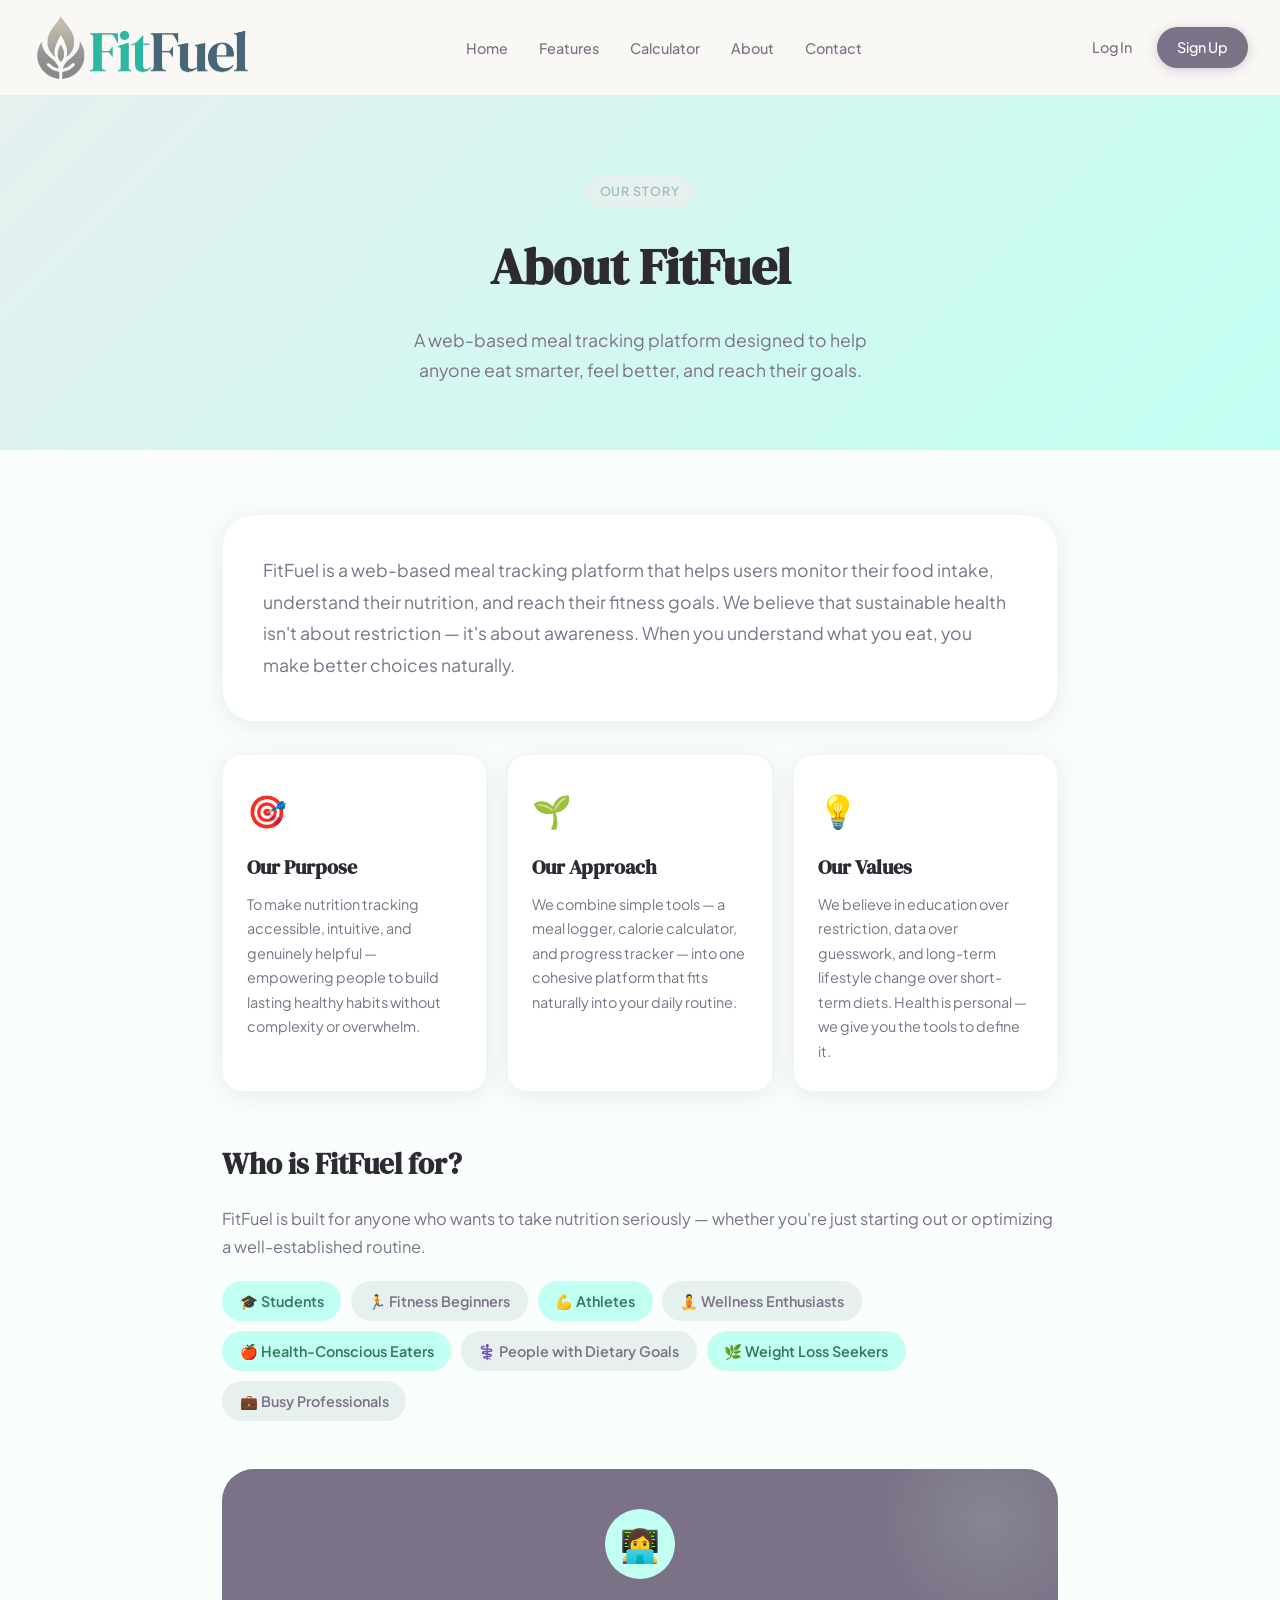
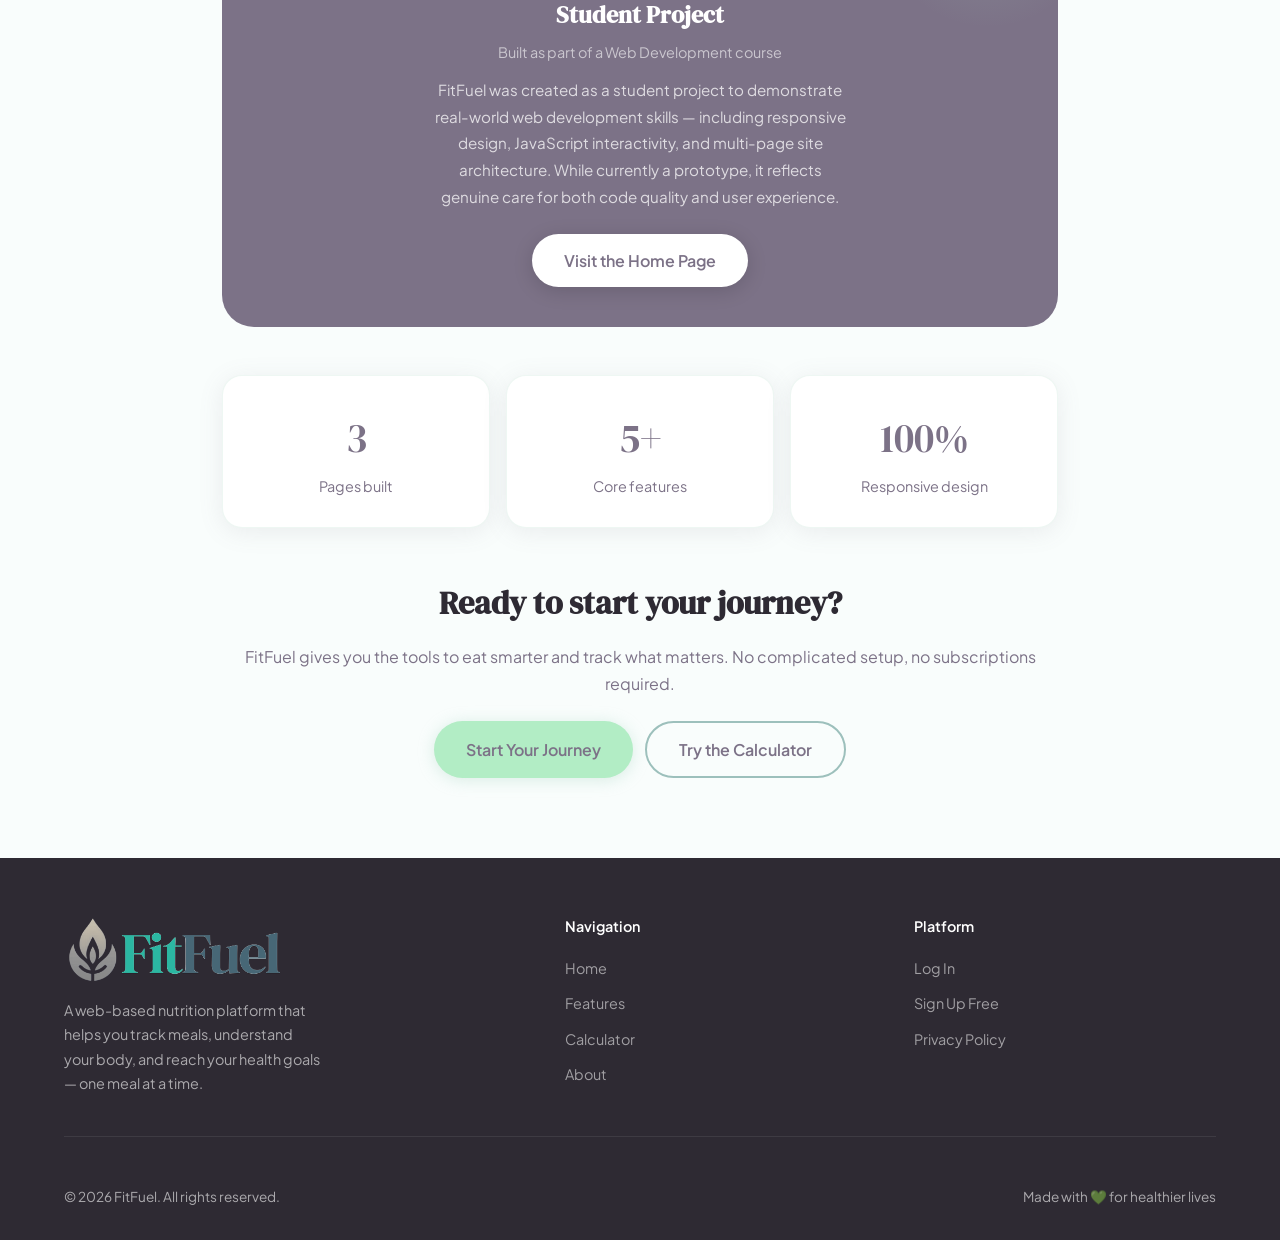
==== about.html @ 41001cee "first commit" ====
<!DOCTYPE html>
<html lang="en">
<head>
  <meta charset="UTF-8" />
  <meta name="viewport" content="width=device-width, initial-scale=1.0" />
  <title>About FitFuel</title>
  <link rel="stylesheet" href="styles.css" />
</head>
<body>

  <!-- NAVBAR -->
  <nav class="navbar">
    <a href="index.html" class="nav-logo"><img src="logo.png" alt="FitFuel Logo" /></a>
    <ul class="nav-links">
      <li><a href="index.html">Home</a></li>
      <li><a href="index.html#features">Features</a></li>
      <li><a href="calculator.html">Calculator</a></li>
      <li><a href="about.html">About</a></li>
      <li><a href="index.html#contact">Contact</a></li>
    </ul>
    <div class="nav-actions">
      <a href="#" class="btn btn-ghost">Log In</a>
      <a href="#" class="btn btn-primary">Sign Up</a>
    </div>
  </nav>

  <main class="page-content">

    <!-- PAGE HERO -->
    <section class="page-hero fade-in">
      <span class="section-tag">Our Story</span>
      <h1>About FitFuel</h1>
      <p>A web-based meal tracking platform designed to help anyone eat smarter, feel better, and reach their goals.</p>
    </section>

    <div class="about-body">

      <!-- INTRO -->
      <div class="about-intro fade-in">
        FitFuel is a web-based meal tracking platform that helps users monitor their food intake, understand their nutrition, and reach their fitness goals. We believe that sustainable health isn't about restriction — it's about awareness. When you understand what you eat, you make better choices naturally.
      </div>

      <!-- PURPOSE CARDS -->
      <div class="about-grid fade-in">
        <div class="about-card">
          <span class="about-card-icon">🎯</span>
          <h3>Our Purpose</h3>
          <p>To make nutrition tracking accessible, intuitive, and genuinely helpful — empowering people to build lasting healthy habits without complexity or overwhelm.</p>
        </div>
        <div class="about-card">
          <span class="about-card-icon">🌱</span>
          <h3>Our Approach</h3>
          <p>We combine simple tools — a meal logger, calorie calculator, and progress tracker — into one cohesive platform that fits naturally into your daily routine.</p>
        </div>
        <div class="about-card">
          <span class="about-card-icon">💡</span>
          <h3>Our Values</h3>
          <p>We believe in education over restriction, data over guesswork, and long-term lifestyle change over short-term diets. Health is personal — we give you the tools to define it.</p>
        </div>
      </div>

      <!-- WHO IT'S FOR -->
      <div class="about-who fade-in">
        <h2>Who is FitFuel for?</h2>
        <p style="color:var(--text-muted);margin-bottom:1.25rem;font-size:1.02rem;">FitFuel is built for anyone who wants to take nutrition seriously — whether you're just starting out or optimizing a well-established routine.</p>
        <div class="audience-list">
          <span class="audience-tag">🎓 Students</span>
          <span class="audience-tag">🏃 Fitness Beginners</span>
          <span class="audience-tag">💪 Athletes</span>
          <span class="audience-tag">🧘 Wellness Enthusiasts</span>
          <span class="audience-tag">🍎 Health-Conscious Eaters</span>
          <span class="audience-tag">⚕️ People with Dietary Goals</span>
          <span class="audience-tag">🌿 Weight Loss Seekers</span>
          <span class="audience-tag">💼 Busy Professionals</span>
        </div>
      </div>

      <!-- DEVELOPER CARD -->
      <div class="dev-card fade-in">
        <div class="dev-avatar">👩‍💻</div>
        <h3>Student Project</h3>
        <p class="dev-role">Built as part of a Web Development course</p>
        <p>FitFuel was created as a student project to demonstrate real-world web development skills — including responsive design, JavaScript interactivity, and multi-page site architecture. While currently a prototype, it reflects genuine care for both code quality and user experience.</p>
        <a href="index.html" class="btn btn-white btn-sm">Visit the Home Page</a>
      </div>

      <!-- STATS ROW -->
      <div style="display:grid;grid-template-columns:repeat(3,1fr);gap:1rem;margin-bottom:3rem;" class="fade-in">
        <div class="about-card" style="text-align:center;">
          <span style="font-family:var(--font-display);font-size:2.5rem;color:var(--purple-dark);display:block;">3</span>
          <span style="font-size:0.9rem;color:var(--text-muted);">Pages built</span>
        </div>
        <div class="about-card" style="text-align:center;">
          <span style="font-family:var(--font-display);font-size:2.5rem;color:var(--purple-dark);display:block;">5+</span>
          <span style="font-size:0.9rem;color:var(--text-muted);">Core features</span>
        </div>
        <div class="about-card" style="text-align:center;">
          <span style="font-family:var(--font-display);font-size:2.5rem;color:var(--purple-dark);display:block;">100%</span>
          <span style="font-size:0.9rem;color:var(--text-muted);">Responsive design</span>
        </div>
      </div>

      <!-- CTA -->
      <div class="about-cta fade-in">
        <h2>Ready to start your journey?</h2>
        <p>FitFuel gives you the tools to eat smarter and track what matters. No complicated setup, no subscriptions required.</p>
        <div style="display:flex;gap:0.75rem;justify-content:center;flex-wrap:wrap;">
          <a href="#" class="btn btn-mint" style="font-size:1rem;padding:0.8rem 2rem;">Start Your Journey</a>
          <a href="calculator.html" class="btn btn-outline" style="font-size:1rem;padding:0.8rem 2rem;">Try the Calculator</a>
        </div>
      </div>

    </div>

  </main>

  <!-- FOOTER -->
  <footer>
    <div class="footer-top">
      <div class="footer-brand">
        <a href="index.html" class="nav-logo"><img src="logo.png" alt="FitFuel Logo" /></a>
        <p>A web-based nutrition platform that helps you track meals, understand your body, and reach your health goals — one meal at a time.</p>
      </div>
      <div class="footer-col">
        <h4>Navigation</h4>
        <ul>
          <li><a href="index.html">Home</a></li>
          <li><a href="index.html#features">Features</a></li>
          <li><a href="calculator.html">Calculator</a></li>
          <li><a href="about.html">About</a></li>
        </ul>
      </div>
      <div class="footer-col">
        <h4>Platform</h4>
        <ul>
          <li><a href="#">Log In</a></li>
          <li><a href="#">Sign Up Free</a></li>
          <li><a href="#">Privacy Policy</a></li>
        </ul>
      </div>
    </div>
    <div class="footer-bottom">
      <span>© 2026 FitFuel. All rights reserved.</span>
      <span>Made with 💚 for healthier lives</span>
    </div>
  </footer>

  <script src="auth.js"></script>
  <script>
    const observer = new IntersectionObserver((entries) => {
      entries.forEach(e => { if (e.isIntersecting) e.target.classList.add('visible'); });
    }, { threshold: 0.1 });
    document.querySelectorAll('.fade-in').forEach(el => observer.observe(el));
  </script>

</body>
</html>
---- styles.css ----
@import url('https://fonts.googleapis.com/css2?family=DM+Serif+Display:ital@0;1&family=Plus+Jakarta+Sans:wght@400;500;600&display=swap');

*, *::before, *::after { box-sizing: border-box; margin: 0; padding: 0; }

:root {
  --mint: #B2EDC5;
  --mint-light: #C1FFF2;
  --mint-mid: #BAFFDF;
  --purple: #9DC0BC;
  --purple-light: #e6f0ef;
  --purple-mid: #9DC0BC;
  --purple-dark: #7C7287;
  --cream: #f9fdfc;
  --dark: #2e2a33;
  --text: #47414f;
  --text-muted: #7C7287;
  --white: #ffffff;
  --radius-sm: 12px;
  --radius-md: 20px;
  --radius-lg: 32px;
  --radius-xl: 48px;
  --shadow-soft: 0 8px 40px rgba(124,114,135,0.10);
  --shadow-card: 0 4px 24px rgba(124,114,135,0.12);
  --font-display: 'DM Serif Display', Georgia, serif;
  --font-body: 'Plus Jakarta Sans', sans-serif;
}

html { scroll-behavior: smooth; }

body {
  font-family: var(--font-body);
  background: var(--cream);
  color: var(--text);
  line-height: 1.7;
  font-size: 16px;
}

/* ─── NAVBAR ─────────────────────────────────────────────── */
.navbar {
  position: fixed;
  top: 0; left: 0; right: 0;
  z-index: 100;
  background: rgba(250,248,244,0.88);
  backdrop-filter: blur(12px);
  border-bottom: 1px solid rgba(168,213,194,0.25);
  padding: 0 2rem;
  height: 96px;
  display: flex;
  align-items: center;
  justify-content: space-between;
}

.nav-logo {
  display: block;
  flex-shrink: 0;
  text-decoration: none;
}

.nav-logo img {
  height: 72px;
  width: auto;
  max-width: none;
  display: block;
}

.nav-logo span { color: var(--mint); }

.nav-links {
  display: flex;
  align-items: center;
  gap: 0.25rem;
  list-style: none;
}

.nav-links a {
  text-decoration: none;
  color: var(--text-muted);
  font-size: 0.9rem;
  font-weight: 500;
  padding: 0.4rem 0.85rem;
  border-radius: 50px;
  transition: color 0.2s, background 0.2s;
}

.nav-links a:hover { color: var(--purple-dark); background: var(--purple-light); }

.nav-actions {
  display: flex;
  gap: 0.5rem;
  align-items: center;
}

.btn { display: inline-flex; align-items: center; justify-content: center; text-decoration: none; font-family: var(--font-body); font-weight: 500; cursor: pointer; border: none; transition: all 0.22s ease; }

.btn-ghost {
  background: transparent;
  color: var(--purple-dark);
  font-size: 0.9rem;
  padding: 0.45rem 1rem;
  border-radius: 50px;
  border: 1.5px solid transparent;
}
.btn-ghost:hover { border-color: var(--purple-mid); background: var(--purple-light); }

.btn-primary {
  background: var(--purple-dark);
  color: white;
  font-size: 0.9rem;
  padding: 0.5rem 1.25rem;
  border-radius: 50px;
  box-shadow: 0 2px 12px rgba(78,69,112,0.25);
}
.btn-primary:hover { background: var(--purple); transform: translateY(-1px); box-shadow: 0 4px 20px rgba(78,69,112,0.3); }

.btn-primary:active { transform: translateY(0); }

.btn-mint {
  background: var(--mint);
  color: var(--purple-dark);
  font-size: 1rem;
  padding: 0.75rem 1.75rem;
  border-radius: 50px;
  font-weight: 600;
  box-shadow: 0 2px 16px rgba(168,213,194,0.4);
}
.btn-mint:hover { background: var(--mint-mid); transform: translateY(-2px); box-shadow: 0 6px 24px rgba(168,213,194,0.5); }

.btn-outline {
  background: transparent;
  color: var(--purple-dark);
  font-size: 1rem;
  padding: 0.75rem 1.75rem;
  border-radius: 50px;
  font-weight: 600;
  border: 2px solid var(--purple-mid);
}
.btn-outline:hover { background: var(--purple-light); border-color: var(--purple); }

.btn-sm {
  font-size: 0.875rem;
  padding: 0.5rem 1.25rem;
  border-radius: 50px;
  font-weight: 600;
}

/* ─── PAGE WRAPPER ───────────────────────────────────────── */
.page-content { padding-top: 96px; }

/* ─── HERO ───────────────────────────────────────────────── */
.hero {
  min-height: 92vh;
  display: grid;
  grid-template-columns: 1fr 1fr;
  align-items: center;
  gap: 3rem;
  padding: 5rem 4rem 4rem;
  position: relative;
  overflow: hidden;
}

.hero::before {
  content: '';
  position: absolute;
  top: -120px; right: -120px;
  width: 560px; height: 560px;
  background: radial-gradient(circle, var(--mint-light) 0%, transparent 70%);
  border-radius: 50%;
  z-index: 0;
}

.hero::after {
  content: '';
  position: absolute;
  bottom: -80px; left: -80px;
  width: 380px; height: 380px;
  background: radial-gradient(circle, var(--purple-light) 0%, transparent 70%);
  border-radius: 50%;
  z-index: 0;
}

.hero-text { position: relative; z-index: 1; }

.hero-badge {
  display: inline-flex;
  align-items: center;
  gap: 6px;
  background: var(--mint-light);
  color: #2d7a5f;
  font-size: 0.8rem;
  font-weight: 600;
  padding: 0.35rem 0.9rem;
  border-radius: 50px;
  margin-bottom: 1.5rem;
  letter-spacing: 0.04em;
  text-transform: uppercase;
}

.hero-badge::before { content: '●'; font-size: 0.5rem; }

.hero h1 {
  font-family: var(--font-display);
  font-size: clamp(2.2rem, 4.5vw, 3.6rem);
  line-height: 1.18;
  color: var(--dark);
  letter-spacing: -0.03em;
  margin-bottom: 1.25rem;
}

.hero h1 em { color: var(--purple); font-style: italic; }

.hero p {
  font-size: 1.1rem;
  color: var(--text-muted);
  max-width: 420px;
  margin-bottom: 2rem;
  line-height: 1.75;
}

.hero-actions { display: flex; gap: 0.75rem; flex-wrap: wrap; }

.hero-image {
  position: relative;
  z-index: 1;
  display: flex;
  justify-content: center;
}

.hero-img-card {
  background: var(--white);
  border-radius: var(--radius-xl);
  padding: 1.5rem;
  box-shadow: var(--shadow-soft);
  border: 1px solid rgba(168,213,194,0.3);
  overflow: hidden;
  max-width: 440px;
  width: 100%;
}

.hero-food-grid {
  display: grid;
  grid-template-columns: 1fr 1fr;
  gap: 0.75rem;
}

.food-item {
  background: var(--mint-light);
  border-radius: var(--radius-md);
  padding: 1.25rem;
  text-align: center;
  transition: transform 0.2s;
}
.food-item:hover { transform: scale(1.03); }
.food-item:nth-child(2) { background: var(--purple-light); margin-top: 1.5rem; }
.food-item:nth-child(3) { background: #fff3e8; margin-top: -1.5rem; }
.food-item:nth-child(4) { background: #fce8ee; }

.food-emoji { font-size: 2.4rem; display: block; margin-bottom: 0.3rem; }
.food-label { font-size: 0.8rem; font-weight: 600; color: var(--text); }
.food-cal { font-size: 0.75rem; color: var(--text-muted); }

.hero-stats {
  display: flex;
  gap: 1rem;
  margin-top: 1rem;
}

.stat-pill {
  flex: 1;
  background: var(--cream);
  border-radius: var(--radius-sm);
  padding: 0.75rem 1rem;
  text-align: center;
  border: 1px solid rgba(168,213,194,0.3);
}
.stat-num { font-family: var(--font-display); font-size: 1.4rem; color: var(--purple-dark); display: block; }
.stat-lbl { font-size: 0.75rem; color: var(--text-muted); }

/* ─── SECTION SHARED ─────────────────────────────────────── */
.section { padding: 5rem 4rem; }
.section-center { text-align: center; max-width: 560px; margin: 0 auto 3.5rem; }

.section-tag {
  display: inline-block;
  font-size: 0.78rem;
  font-weight: 600;
  letter-spacing: 0.08em;
  text-transform: uppercase;
  color: var(--purple);
  background: var(--purple-light);
  padding: 0.3rem 0.85rem;
  border-radius: 50px;
  margin-bottom: 1rem;
}

.section-title {
  font-family: var(--font-display);
  font-size: clamp(1.9rem, 3.5vw, 2.8rem);
  line-height: 1.2;
  color: var(--dark);
  letter-spacing: -0.025em;
  margin-bottom: 1rem;
}
.section-title em { color: var(--purple); font-style: italic; }

.section-sub { font-size: 1.05rem; color: var(--text-muted); line-height: 1.75; }

/* ─── FEATURES ───────────────────────────────────────────── */
#features { background: white; }

.feature-list { display: flex; flex-direction: column; gap: 5rem; max-width: 960px; margin: 0 auto; }

.feature-item {
  display: grid;
  grid-template-columns: 1fr 1fr;
  gap: 3.5rem;
  align-items: center;
}

.feature-item.reverse { direction: rtl; }
.feature-item.reverse > * { direction: ltr; }

.feature-visual {
  border-radius: var(--radius-lg);
  overflow: hidden;
  aspect-ratio: 4/3;
  display: flex;
  align-items: center;
  justify-content: center;
  font-size: 5rem;
  position: relative;
}

.feature-visual.mint-bg { background: var(--mint-light); }
.feature-visual.purple-bg { background: var(--purple-light); }
.feature-visual.peach-bg { background: #fff3e8; }

.feature-visual-inner {
  display: flex;
  flex-direction: column;
  align-items: center;
  gap: 0.5rem;
}

.feature-icon-main { font-size: 4rem; }
.feature-chip {
  background: white;
  border-radius: 50px;
  padding: 0.4rem 1rem;
  font-size: 0.8rem;
  font-weight: 600;
  color: var(--purple-dark);
  box-shadow: var(--shadow-card);
}

.feature-text {}
.feature-number {
  font-size: 0.75rem;
  font-weight: 700;
  letter-spacing: 0.12em;
  color: var(--mint);
  text-transform: uppercase;
  display: block;
  margin-bottom: 0.5rem;
}

.feature-text h3 {
  font-family: var(--font-display);
  font-size: 1.9rem;
  color: var(--dark);
  line-height: 1.2;
  margin-bottom: 0.75rem;
}

.feature-text p { color: var(--text-muted); font-size: 1.02rem; margin-bottom: 1.5rem; line-height: 1.75; }

/* ─── CTA BANNER ─────────────────────────────────────────── */
.cta-section {
  background: var(--purple-dark);
  border-radius: var(--radius-xl);
  margin: 0 4rem 5rem;
  padding: 4rem 3rem;
  text-align: center;
  position: relative;
  overflow: hidden;
}

.cta-section::before {
  content: '';
  position: absolute;
  top: -80px; right: -60px;
  width: 300px; height: 300px;
  background: radial-gradient(circle, rgba(168,213,194,0.2) 0%, transparent 70%);
  border-radius: 50%;
}

.cta-section h2 {
  font-family: var(--font-display);
  font-size: clamp(1.8rem, 3vw, 2.8rem);
  color: white;
  margin-bottom: 0.75rem;
}

.cta-section p { color: rgba(255,255,255,0.7); margin-bottom: 2rem; font-size: 1.05rem; }

.cta-actions { display: flex; gap: 0.75rem; justify-content: center; flex-wrap: wrap; }

.btn-white {
  background: white;
  color: var(--purple-dark);
  font-size: 1rem;
  padding: 0.8rem 2rem;
  border-radius: 50px;
  font-weight: 600;
  box-shadow: 0 4px 20px rgba(0,0,0,0.15);
  transition: all 0.2s;
}
.btn-white:hover { transform: translateY(-2px); box-shadow: 0 8px 28px rgba(0,0,0,0.2); }

.btn-outline-white {
  background: transparent;
  color: white;
  font-size: 1rem;
  padding: 0.8rem 2rem;
  border-radius: 50px;
  font-weight: 600;
  border: 2px solid rgba(255,255,255,0.4);
  transition: all 0.2s;
}
.btn-outline-white:hover { background: rgba(255,255,255,0.1); border-color: rgba(255,255,255,0.7); }

/* ─── FOOTER ─────────────────────────────────────────────── */
footer {
  background: var(--dark);
  color: rgba(255,255,255,0.6);
  padding: 3.5rem 4rem 2rem;
}

.footer-top {
  display: grid;
  grid-template-columns: 1.5fr 1fr 1fr;
  gap: 3rem;
  margin-bottom: 3rem;
  padding-bottom: 2.5rem;
  border-bottom: 1px solid rgba(255,255,255,0.08);
}

.footer-brand .nav-logo { color: white; display: block; margin-bottom: 0.75rem; }
.footer-brand p { font-size: 0.9rem; line-height: 1.7; max-width: 260px; }

.footer-col h4 { color: white; font-size: 0.9rem; font-weight: 600; margin-bottom: 1rem; }
.footer-col ul { list-style: none; display: flex; flex-direction: column; gap: 0.5rem; }
.footer-col a { color: rgba(255,255,255,0.55); text-decoration: none; font-size: 0.9rem; transition: color 0.2s; }
.footer-col a:hover { color: var(--mint); }

.footer-email {
  display: flex;
  gap: 0.5rem;
  margin-top: 1rem;
}

.footer-email input {
  flex: 1;
  background: rgba(255,255,255,0.08);
  border: 1px solid rgba(255,255,255,0.12);
  border-radius: 50px;
  padding: 0.55rem 1rem;
  color: white;
  font-family: var(--font-body);
  font-size: 0.85rem;
  outline: none;
}

.footer-email input::placeholder { color: rgba(255,255,255,0.35); }
.footer-email input:focus { border-color: var(--mint); }

.btn-mint-sm {
  background: var(--mint);
  color: var(--purple-dark);
  font-size: 0.8rem;
  padding: 0.55rem 1rem;
  border-radius: 50px;
  font-weight: 600;
  border: none;
  cursor: pointer;
  font-family: var(--font-body);
  transition: all 0.2s;
}
.btn-mint-sm:hover { background: var(--mint-mid); }

.footer-bottom {
  display: flex;
  justify-content: space-between;
  align-items: center;
  font-size: 0.85rem;
}

/* ─── PAGE HERO (inner pages) ────────────────────────────── */
.page-hero {
  background: linear-gradient(135deg, var(--purple-light) 0%, var(--mint-light) 100%);
  padding: 5rem 4rem 4rem;
  text-align: center;
}

.page-hero h1 {
  font-family: var(--font-display);
  font-size: clamp(2rem, 4vw, 3.2rem);
  color: var(--dark);
  margin-bottom: 1rem;
}
.page-hero p { color: var(--text-muted); font-size: 1.1rem; max-width: 500px; margin: 0 auto; }

/* ─── CALCULATOR ─────────────────────────────────────────── */
.calc-section {
  max-width: 880px;
  margin: 0 auto;
  padding: 4rem 2rem 5rem;
  display: grid;
  grid-template-columns: 1fr 1fr;
  gap: 2rem;
  align-items: start;
}

.calc-form-card {
  background: white;
  border-radius: var(--radius-lg);
  padding: 2rem 2rem;
  box-shadow: var(--shadow-card);
  border: 1px solid rgba(168,213,194,0.2);
}

.calc-form-card h2 {
  font-family: var(--font-display);
  font-size: 1.5rem;
  color: var(--dark);
  margin-bottom: 1.5rem;
}

.form-group { margin-bottom: 1.1rem; }
.form-group label {
  display: block;
  font-size: 0.85rem;
  font-weight: 600;
  color: var(--text);
  margin-bottom: 0.4rem;
}

.form-group input,
.form-group select {
  width: 100%;
  border: 1.5px solid rgba(168,213,194,0.4);
  background: var(--cream);
  border-radius: var(--radius-sm);
  padding: 0.65rem 1rem;
  font-family: var(--font-body);
  font-size: 0.95rem;
  color: var(--text);
  outline: none;
  transition: border-color 0.2s, box-shadow 0.2s;
}

.form-group input:focus,
.form-group select:focus {
  border-color: var(--purple-mid);
  box-shadow: 0 0 0 3px var(--purple-light);
}

.btn-calc {
  width: 100%;
  background: var(--purple-dark);
  color: white;
  font-size: 1rem;
  padding: 0.85rem;
  border-radius: var(--radius-sm);
  font-weight: 600;
  border: none;
  cursor: pointer;
  font-family: var(--font-body);
  transition: all 0.2s;
  margin-top: 0.5rem;
}
.btn-calc:hover { background: var(--purple); transform: translateY(-1px); }

.error-msg { color: #c0392b; font-size: 0.82rem; margin-top: 0.35rem; display: none; }

.results-card {
  background: white;
  border-radius: var(--radius-lg);
  padding: 2rem;
  box-shadow: var(--shadow-card);
  border: 1px solid rgba(168,213,194,0.2);
  display: none;
}

.results-card.visible { display: block; animation: slideUp 0.4s ease; }

@keyframes slideUp { from { opacity: 0; transform: translateY(16px); } to { opacity: 1; transform: translateY(0); } }

.results-card h2 { font-family: var(--font-display); font-size: 1.4rem; color: var(--dark); margin-bottom: 1.25rem; }

.result-metric {
  background: var(--cream);
  border-radius: var(--radius-sm);
  padding: 1rem 1.25rem;
  margin-bottom: 0.75rem;
  border-left: 3px solid var(--mint);
}
.result-metric:nth-child(3) { border-left-color: var(--purple); }
.result-metric:nth-child(4) { border-left-color: #f0a07a; }

.metric-label { font-size: 0.8rem; font-weight: 600; color: var(--text-muted); text-transform: uppercase; letter-spacing: 0.06em; }
.metric-value { font-family: var(--font-display); font-size: 2rem; color: var(--dark); line-height: 1.1; }
.metric-note { font-size: 0.8rem; color: var(--text-muted); margin-top: 0.2rem; }

.macros-grid { display: grid; grid-template-columns: repeat(3,1fr); gap: 0.6rem; margin-top: 0.75rem; }
.macro-pill {
  background: var(--cream);
  border-radius: var(--radius-sm);
  padding: 0.6rem 0.75rem;
  text-align: center;
  border: 1px solid rgba(168,213,194,0.3);
}
.macro-g { font-family: var(--font-display); font-size: 1.3rem; color: var(--dark); display: block; }
.macro-lbl { font-size: 0.72rem; color: var(--text-muted); font-weight: 600; }

.results-placeholder {
  display: flex;
  flex-direction: column;
  align-items: center;
  justify-content: center;
  padding: 3rem 2rem;
  text-align: center;
  background: white;
  border-radius: var(--radius-lg);
  box-shadow: var(--shadow-card);
  border: 1px solid rgba(168,213,194,0.2);
  min-height: 300px;
}

.results-placeholder .big-icon { font-size: 3.5rem; margin-bottom: 1rem; }
.results-placeholder p { color: var(--text-muted); font-size: 0.95rem; }

/* ─── ABOUT ──────────────────────────────────────────────── */
.about-body { max-width: 900px; margin: 0 auto; padding: 4rem 2rem 5rem; }

.about-intro {
  background: white;
  border-radius: var(--radius-lg);
  padding: 2.5rem 2.5rem;
  box-shadow: var(--shadow-card);
  border: 1px solid rgba(168,213,194,0.2);
  margin-bottom: 2rem;
  font-size: 1.1rem;
  color: var(--text-muted);
  line-height: 1.8;
}

.about-grid { display: grid; grid-template-columns: 1fr 1fr 1fr; gap: 1.25rem; margin-bottom: 3rem; }

.about-card {
  background: white;
  border-radius: var(--radius-md);
  padding: 1.75rem 1.5rem;
  box-shadow: var(--shadow-card);
  border: 1px solid rgba(168,213,194,0.2);
}

.about-card-icon {
  font-size: 2rem;
  display: block;
  margin-bottom: 0.75rem;
}

.about-card h3 {
  font-family: var(--font-display);
  font-size: 1.25rem;
  color: var(--dark);
  margin-bottom: 0.5rem;
}

.about-card p { font-size: 0.9rem; color: var(--text-muted); line-height: 1.7; }

.about-who { margin-bottom: 3rem; }
.about-who h2 { font-family: var(--font-display); font-size: 1.8rem; color: var(--dark); margin-bottom: 1rem; }

.audience-list { display: flex; flex-wrap: wrap; gap: 0.6rem; }
.audience-tag {
  background: var(--mint-light);
  color: #2d7a5f;
  font-size: 0.9rem;
  font-weight: 600;
  padding: 0.5rem 1.1rem;
  border-radius: 50px;
}
.audience-tag:nth-child(even) { background: var(--purple-light); color: var(--purple-dark); }

.dev-card {
  background: var(--purple-dark);
  border-radius: var(--radius-lg);
  padding: 2.5rem;
  color: white;
  text-align: center;
  margin-bottom: 3rem;
  position: relative;
  overflow: hidden;
}

.dev-card::before {
  content: '';
  position: absolute;
  top: -60px; right: -40px;
  width: 220px; height: 220px;
  background: radial-gradient(circle, rgba(168,213,194,0.2) 0%, transparent 70%);
  border-radius: 50%;
}

.dev-avatar {
  width: 70px; height: 70px;
  background: var(--mint-light);
  border-radius: 50%;
  display: flex;
  align-items: center;
  justify-content: center;
  font-size: 2rem;
  margin: 0 auto 1rem;
}

.dev-card h3 { font-family: var(--font-display); font-size: 1.5rem; margin-bottom: 0.25rem; }
.dev-card .dev-role { color: rgba(255,255,255,0.6); font-size: 0.9rem; margin-bottom: 0.75rem; }
.dev-card p { color: rgba(255,255,255,0.75); font-size: 0.95rem; max-width: 420px; margin: 0 auto 1.5rem; line-height: 1.75; }

.about-cta { text-align: center; }
.about-cta h2 { font-family: var(--font-display); font-size: 2rem; color: var(--dark); margin-bottom: 0.75rem; }
.about-cta p { color: var(--text-muted); margin-bottom: 1.5rem; }

/* ─── ANIMATIONS ─────────────────────────────────────────── */
.fade-in { opacity: 0; transform: translateY(24px); transition: opacity 0.6s ease, transform 0.6s ease; }
.fade-in.visible { opacity: 1; transform: none; }
.fade-in-delay-1 { transition-delay: 0.1s; }
.fade-in-delay-2 { transition-delay: 0.2s; }
.fade-in-delay-3 { transition-delay: 0.3s; }

/* ─── RESPONSIVE ─────────────────────────────────────────── */
@media (max-width: 900px) {
  .hero { grid-template-columns: 1fr; padding: 3rem 2rem; text-align: center; min-height: auto; }
  .hero p { margin: 0 auto 2rem; }
  .hero-actions { justify-content: center; }
  .hero::before, .hero::after { display: none; }
  .section { padding: 3.5rem 2rem; }
  .feature-item, .feature-item.reverse { grid-template-columns: 1fr; direction: ltr; gap: 1.5rem; }
  .calc-section { grid-template-columns: 1fr; }
  .about-grid { grid-template-columns: 1fr; }
  .footer-top { grid-template-columns: 1fr; gap: 2rem; }
  .cta-section { margin: 0 2rem 3.5rem; }
  .navbar { padding: 0 1.25rem; }
  .nav-links { display: none; }
  .page-hero { padding: 3rem 2rem; }
}

@media (max-width: 640px) {
  .hero h1 { font-size: 2rem; }
  .section-title { font-size: 1.8rem; }
  .hero-food-grid { grid-template-columns: 1fr 1fr; }
  .hero-img-card { max-width: 320px; }
  .macros-grid { grid-template-columns: 1fr; }
  .footer-bottom { flex-direction: column; gap: 0.5rem; text-align: center; }
}

/* ─── AUTH MODALS ─────────────────────────────────────────── */
.auth-modal {
  display: none;
  position: fixed;
  inset: 0;
  z-index: 9999;
  background: rgba(46, 42, 51, 0.55);
  backdrop-filter: blur(8px);
  align-items: center;
  justify-content: center;
  padding: 1rem;
}
.auth-modal.active { display: flex; animation: fadeIn 0.2s ease; }

@keyframes fadeIn { from { opacity: 0; } to { opacity: 1; } }

.auth-modal-box {
  background: white;
  border-radius: var(--radius-lg);
  padding: 2.5rem 2.5rem 2rem;
  width: 100%;
  max-width: 420px;
  box-shadow: 0 24px 80px rgba(46,42,51,0.25);
  position: relative;
  animation: slideUp 0.3s ease;
}

.auth-modal-close {
  position: absolute;
  top: 1.1rem; right: 1.25rem;
  background: none; border: none;
  font-size: 1.4rem; cursor: pointer;
  color: var(--text-muted);
  line-height: 1;
  transition: color 0.2s;
}
.auth-modal-close:hover { color: var(--dark); }

.auth-modal-logo {
  display: flex;
  align-items: center;
  gap: 0.5rem;
  margin-bottom: 1.5rem;
}
.auth-modal-logo img { height: 36px; width: auto; }

.auth-modal-box h2 {
  font-family: var(--font-display);
  font-size: 1.7rem;
  color: var(--dark);
  margin-bottom: 0.35rem;
}
.auth-modal-box .auth-sub {
  font-size: 0.9rem;
  color: var(--text-muted);
  margin-bottom: 1.5rem;
}

.auth-error {
  display: none;
  background: #fdecea;
  border: 1px solid #f5c6c2;
  color: #c0392b;
  border-radius: 10px;
  padding: 0.6rem 0.9rem;
  font-size: 0.85rem;
  margin-bottom: 1rem;
}

.auth-modal-box .form-group { margin-bottom: 1rem; }
.auth-modal-box .form-group label {
  display: block;
  font-size: 0.85rem;
  font-weight: 600;
  color: var(--text);
  margin-bottom: 0.35rem;
}
.auth-modal-box .form-group input {
  width: 100%;
  border: 1.5px solid rgba(157,192,188,0.5);
  background: var(--cream);
  border-radius: 10px;
  padding: 0.65rem 1rem;
  font-family: var(--font-body);
  font-size: 0.95rem;
  color: var(--text);
  outline: none;
  transition: border-color 0.2s, box-shadow 0.2s;
}
.auth-modal-box .form-group input:focus {
  border-color: var(--mint);
  box-shadow: 0 0 0 3px rgba(178,237,197,0.3);
}

.btn-auth {
  width: 100%;
  background: var(--purple-dark);
  color: white;
  font-size: 1rem;
  padding: 0.8rem;
  border-radius: 50px;
  font-weight: 600;
  border: none;
  cursor: pointer;
  font-family: var(--font-body);
  margin-top: 0.5rem;
  transition: all 0.2s;
}
.btn-auth:hover { background: var(--purple); transform: translateY(-1px); }

.auth-switch {
  text-align: center;
  margin-top: 1.25rem;
  font-size: 0.875rem;
  color: var(--text-muted);
}
.auth-switch a { color: var(--purple-dark); font-weight: 600; text-decoration: none; }
.auth-switch a:hover { text-decoration: underline; }

/* ─── NAV AVATAR CHIP ─────────────────────────────────────── */
.nav-avatar-chip {
  display: inline-flex;
  align-items: center;
  gap: 0.5rem;
  background: var(--mint-light);
  border-radius: 50px;
  padding: 0.35rem 0.85rem 0.35rem 0.35rem;
  cursor: default;
}
.nav-avatar-icon {
  width: 28px; height: 28px;
  background: var(--mint);
  border-radius: 50%;
  display: flex;
  align-items: center;
  justify-content: center;
  font-size: 0.8rem;
  font-weight: 700;
  color: var(--purple-dark);
}
.nav-avatar-name {
  font-size: 0.875rem;
  font-weight: 600;
  color: var(--dark);
}

/* ─── DASHBOARD LAYOUT ────────────────────────────────────── */
.dash-layout {
  display: grid;
  grid-template-columns: 220px 1fr;
  min-height: calc(100vh - 96px);
}

.dash-sidebar {
  background: var(--dark);
  padding: 2rem 1rem;
  position: sticky;
  top: 96px;
  height: calc(100vh - 96px);
  overflow-y: auto;
}

.dash-sidebar-user {
  display: flex;
  align-items: center;
  gap: 0.75rem;
  padding: 0.75rem 1rem;
  background: rgba(255,255,255,0.06);
  border-radius: var(--radius-sm);
  margin-bottom: 1.75rem;
}
.dash-sidebar-avatar {
  width: 38px; height: 38px;
  background: var(--mint);
  border-radius: 50%;
  display: flex;
  align-items: center;
  justify-content: center;
  font-size: 1rem;
  font-weight: 700;
  color: var(--purple-dark);
  flex-shrink: 0;
}
.dash-sidebar-name { font-size: 0.9rem; font-weight: 600; color: white; }
.dash-sidebar-email { font-size: 0.75rem; color: rgba(255,255,255,0.45); }

.dash-nav { list-style: none; display: flex; flex-direction: column; gap: 0.25rem; }
.dash-nav li a {
  display: flex;
  align-items: center;
  gap: 0.75rem;
  padding: 0.65rem 1rem;
  border-radius: 10px;
  color: rgba(255,255,255,0.6);
  text-decoration: none;
  font-size: 0.9rem;
  font-weight: 500;
  transition: background 0.2s, color 0.2s;
}
.dash-nav li a:hover { background: rgba(255,255,255,0.07); color: white; }
.dash-nav li a.active { background: rgba(178,237,197,0.15); color: var(--mint); font-weight: 600; }
.dash-nav-icon { font-size: 1.1rem; width: 20px; text-align: center; }
.dash-nav-divider { height: 1px; background: rgba(255,255,255,0.07); margin: 0.75rem 0; }

.dash-main { padding: 2.5rem 2.5rem; background: var(--cream); }

.dash-panel { display: none; }
.dash-panel.active { display: block; animation: slideUp 0.3s ease; }

.dash-panel-title {
  font-family: var(--font-display);
  font-size: 2rem;
  color: var(--dark);
  margin-bottom: 0.35rem;
}
.dash-panel-sub { color: var(--text-muted); font-size: 1rem; margin-bottom: 2rem; }

/* ─── CALORIE COUNTER ─────────────────────────────────────── */
.calorie-overview {
  display: grid;
  grid-template-columns: 1fr 1fr 1fr;
  gap: 1rem;
  margin-bottom: 2rem;
}
.calorie-card {
  background: white;
  border-radius: var(--radius-md);
  padding: 1.25rem 1.5rem;
  box-shadow: var(--shadow-card);
  border: 1px solid rgba(157,192,188,0.2);
  text-align: center;
}
.calorie-card-num {
  font-family: var(--font-display);
  font-size: 2.2rem;
  color: var(--dark);
  display: block;
  line-height: 1;
  margin-bottom: 0.25rem;
}
.calorie-card-num.green { color: #3aad82; }
.calorie-card-num.orange { color: #e07a20; }
.calorie-card-lbl { font-size: 0.8rem; color: var(--text-muted); font-weight: 600; text-transform: uppercase; letter-spacing: 0.05em; }

.calorie-progress-wrap { background: white; border-radius: var(--radius-md); padding: 1.5rem; box-shadow: var(--shadow-card); margin-bottom: 2rem; border: 1px solid rgba(157,192,188,0.2); }
.calorie-progress-label { display: flex; justify-content: space-between; font-size: 0.875rem; font-weight: 600; color: var(--text); margin-bottom: 0.75rem; }
.progress-bar-track { background: var(--cream); border-radius: 50px; height: 14px; overflow: hidden; }
.progress-bar-fill { height: 100%; border-radius: 50px; background: linear-gradient(90deg, var(--mint), var(--purple)); transition: width 0.6s ease; }
.progress-bar-fill.over { background: linear-gradient(90deg, #f0a07a, #e05a5a); }

.meal-log-form {
  background: white;
  border-radius: var(--radius-md);
  padding: 1.5rem;
  box-shadow: var(--shadow-card);
  margin-bottom: 1.5rem;
  border: 1px solid rgba(157,192,188,0.2);
}
.meal-log-form h3 { font-family: var(--font-display); font-size: 1.2rem; color: var(--dark); margin-bottom: 1rem; }
.meal-inputs { display: grid; grid-template-columns: 2fr 1fr 1fr 1fr; gap: 0.75rem; margin-bottom: 0.75rem; }
.meal-inputs input {
  border: 1.5px solid rgba(157,192,188,0.4);
  background: var(--cream);
  border-radius: 10px;
  padding: 0.6rem 0.85rem;
  font-family: var(--font-body);
  font-size: 0.9rem;
  color: var(--text);
  outline: none;
  transition: border-color 0.2s;
}
.meal-inputs input:focus { border-color: var(--mint); }
.btn-add-meal {
  background: var(--mint);
  color: var(--purple-dark);
  border: none;
  border-radius: 10px;
  padding: 0.6rem 1.5rem;
  font-family: var(--font-body);
  font-size: 0.9rem;
  font-weight: 700;
  cursor: pointer;
  transition: all 0.2s;
}
.btn-add-meal:hover { background: var(--mint-mid); transform: translateY(-1px); }

.meal-list { display: flex; flex-direction: column; gap: 0.6rem; }
.meal-entry {
  background: white;
  border-radius: 12px;
  padding: 0.85rem 1.25rem;
  display: flex;
  align-items: center;
  justify-content: space-between;
  box-shadow: var(--shadow-card);
  border: 1px solid rgba(157,192,188,0.15);
  animation: slideUp 0.25s ease;
}
.meal-entry-name { font-weight: 600; color: var(--dark); font-size: 0.95rem; }
.meal-entry-macros { font-size: 0.8rem; color: var(--text-muted); margin-top: 0.15rem; }
.meal-entry-cal { font-family: var(--font-display); font-size: 1.2rem; color: var(--purple-dark); font-weight: 700; }
.btn-del-meal { background: none; border: none; color: var(--text-muted); cursor: pointer; font-size: 1.2rem; padding: 0.25rem 0.5rem; border-radius: 8px; transition: all 0.15s; }
.btn-del-meal:hover { color: #e05a5a; background: #fdecea; }

/* ─── MACRO PIE CHART ─────────────────────────────────────── */
.macro-breakdown-grid {
  display: grid;
  grid-template-columns: 1fr 1fr;
  gap: 1.5rem;
  margin-bottom: 2rem;
}
.macro-chart-card {
  background: white;
  border-radius: var(--radius-md);
  padding: 2rem;
  box-shadow: var(--shadow-card);
  border: 1px solid rgba(157,192,188,0.2);
  display: flex;
  flex-direction: column;
  align-items: center;
}
.macro-chart-card h3 { font-family: var(--font-display); font-size: 1.2rem; color: var(--dark); margin-bottom: 1.5rem; align-self: flex-start; }
.donut-wrapper { position: relative; width: 180px; height: 180px; margin-bottom: 1.5rem; }
.donut-wrapper canvas { border-radius: 50%; }
.donut-center {
  position: absolute;
  top: 50%; left: 50%;
  transform: translate(-50%, -50%);
  text-align: center;
  pointer-events: none;
}
.donut-center-num { font-family: var(--font-display); font-size: 1.6rem; color: var(--dark); display: block; }
.donut-center-lbl { font-size: 0.7rem; color: var(--text-muted); font-weight: 600; text-transform: uppercase; }
.macro-legend { width: 100%; display: flex; flex-direction: column; gap: 0.6rem; }
.macro-legend-item { display: flex; align-items: center; gap: 0.6rem; font-size: 0.875rem; }
.macro-legend-dot { width: 12px; height: 12px; border-radius: 50%; flex-shrink: 0; }
.macro-legend-name { flex: 1; color: var(--text); font-weight: 500; }
.macro-legend-val { color: var(--dark); font-weight: 700; }

.macro-stats-card {
  background: white;
  border-radius: var(--radius-md);
  padding: 2rem;
  box-shadow: var(--shadow-card);
  border: 1px solid rgba(157,192,188,0.2);
}
.macro-stats-card h3 { font-family: var(--font-display); font-size: 1.2rem; color: var(--dark); margin-bottom: 1.5rem; }
.macro-bar-row { margin-bottom: 1.25rem; }
.macro-bar-header { display: flex; justify-content: space-between; font-size: 0.875rem; font-weight: 600; color: var(--text); margin-bottom: 0.4rem; }
.macro-bar-track { background: var(--cream); border-radius: 50px; height: 10px; overflow: hidden; }
.macro-bar-fill { height: 100%; border-radius: 50px; transition: width 0.6s ease; }

/* ─── MEAL PLANNER ────────────────────────────────────────── */
.planner-grid {
  display: grid;
  grid-template-columns: repeat(7, 1fr);
  gap: 0.75rem;
}
.planner-day-card {
  background: white;
  border-radius: var(--radius-sm);
  box-shadow: var(--shadow-card);
  border: 1px solid rgba(157,192,188,0.2);
  overflow: hidden;
}
.planner-day-header {
  background: var(--dark);
  color: white;
  font-size: 0.75rem;
  font-weight: 700;
  text-transform: uppercase;
  letter-spacing: 0.08em;
  padding: 0.5rem;
  text-align: center;
}
.planner-day-header.today { background: var(--purple-dark); }
.planner-slot { padding: 0.4rem 0.5rem; border-bottom: 1px solid var(--cream); }
.planner-slot:last-child { border-bottom: none; }
.planner-slot-label { font-size: 0.65rem; font-weight: 700; color: var(--text-muted); text-transform: uppercase; letter-spacing: 0.06em; margin-bottom: 0.2rem; }
.planner-slot input {
  width: 100%;
  border: none;
  outline: none;
  font-size: 0.78rem;
  color: var(--text);
  background: transparent;
  font-family: var(--font-body);
  padding: 0.1rem 0;
  caret-color: var(--mint);
}
.planner-slot input::placeholder { color: rgba(124,114,135,0.4); }

/* ─── PROGRESS TRACKER ────────────────────────────────────── */
.progress-cards { display: grid; grid-template-columns: repeat(3,1fr); gap: 1rem; margin-bottom: 2rem; }
.progress-stat-card {
  background: white;
  border-radius: var(--radius-md);
  padding: 1.25rem 1.5rem;
  box-shadow: var(--shadow-card);
  border: 1px solid rgba(157,192,188,0.2);
}
.progress-stat-label { font-size: 0.78rem; font-weight: 600; color: var(--text-muted); text-transform: uppercase; letter-spacing: 0.06em; margin-bottom: 0.4rem; }
.progress-stat-val { font-family: var(--font-display); font-size: 2rem; color: var(--dark); }
.progress-stat-note { font-size: 0.8rem; color: var(--text-muted); margin-top: 0.2rem; }

.chart-card {
  background: white;
  border-radius: var(--radius-md);
  padding: 1.5rem;
  box-shadow: var(--shadow-card);
  border: 1px solid rgba(157,192,188,0.2);
  margin-bottom: 1.5rem;
}
.chart-card h3 { font-family: var(--font-display); font-size: 1.2rem; color: var(--dark); margin-bottom: 1.25rem; }
.chart-card canvas { width: 100% !important; }

.weight-log-form {
  background: white;
  border-radius: var(--radius-md);
  padding: 1.5rem;
  box-shadow: var(--shadow-card);
  border: 1px solid rgba(157,192,188,0.2);
  display: flex;
  gap: 0.75rem;
  align-items: flex-end;
  flex-wrap: wrap;
}
.weight-log-form .form-group { margin: 0; flex: 1; min-width: 160px; }
.weight-log-form label { display: block; font-size: 0.85rem; font-weight: 600; color: var(--text); margin-bottom: 0.35rem; }
.weight-log-form input {
  width: 100%;
  border: 1.5px solid rgba(157,192,188,0.4);
  background: var(--cream);
  border-radius: 10px;
  padding: 0.65rem 1rem;
  font-family: var(--font-body);
  font-size: 0.95rem;
  color: var(--text);
  outline: none;
  transition: border-color 0.2s;
}
.weight-log-form input:focus { border-color: var(--mint); }

/* ─── SERVING SIZE MODAL ──────────────────────────────────── */
.serving-overlay {
  display: none;
  position: fixed;
  inset: 0;
  z-index: 9999;
  background: rgba(46,42,51,0.5);
  backdrop-filter: blur(6px);
  align-items: center;
  justify-content: center;
  padding: 1rem;
}
.serving-overlay.active { display: flex; animation: fadeIn 0.2s ease; }

.serving-box {
  background: white;
  border-radius: var(--radius-lg);
  padding: 2rem;
  width: 100%;
  max-width: 380px;
  box-shadow: 0 24px 80px rgba(46,42,51,0.25);
  position: relative;
  animation: slideUp 0.3s ease;
}

.serving-close {
  position: absolute;
  top: 1rem; right: 1.1rem;
  background: none; border: none;
  font-size: 1.4rem; cursor: pointer;
  color: var(--text-muted); line-height: 1;
  transition: color 0.2s;
}
.serving-close:hover { color: var(--dark); }

.serving-header {
  display: flex;
  align-items: center;
  gap: 0.85rem;
  margin-bottom: 1.5rem;
}
.serving-emoji { font-size: 2.2rem; line-height: 1; }
.serving-name  { font-family: var(--font-display); font-size: 1.15rem; color: var(--dark); line-height: 1.3; }
.serving-base  { font-size: 0.8rem; color: var(--text-muted); margin-top: 0.15rem; }

.serving-units {
  display: flex;
  gap: 0.4rem;
  margin-bottom: 1.25rem;
  flex-wrap: wrap;
}
.sm-unit {
  flex: 1;
  border: 1.5px solid rgba(157,192,188,0.4);
  background: transparent;
  color: var(--text-muted);
  font-family: var(--font-body);
  font-size: 0.82rem;
  font-weight: 600;
  padding: 0.4rem 0.5rem;
  border-radius: 8px;
  cursor: pointer;
  transition: all 0.18s;
  white-space: nowrap;
}
.sm-unit:hover  { border-color: var(--mint); color: var(--dark); }
.sm-unit.active { background: var(--mint); border-color: var(--mint); color: var(--purple-dark); }

.serving-amount-row { margin-bottom: 1.25rem; }
.serving-amount-label {
  display: block;
  font-size: 0.8rem;
  font-weight: 600;
  color: var(--text-muted);
  margin-bottom: 0.4rem;
  text-transform: uppercase;
  letter-spacing: 0.05em;
}
.serving-amount-input {
  width: 100%;
  border: 2px solid rgba(157,192,188,0.4);
  background: var(--cream);
  border-radius: 12px;
  padding: 0.75rem 1rem;
  font-family: var(--font-display);
  font-size: 1.8rem;
  color: var(--dark);
  outline: none;
  text-align: center;
  transition: border-color 0.2s, box-shadow 0.2s;
}
.serving-amount-input:focus {
  border-color: var(--mint);
  box-shadow: 0 0 0 3px rgba(178,237,197,0.3);
}

.serving-preview {
  background: var(--cream);
  border-radius: 12px;
  padding: 1rem 1.25rem;
  text-align: center;
  margin-bottom: 0.25rem;
}
.serving-preview-cal {
  font-family: var(--font-display);
  font-size: 2rem;
  color: var(--purple-dark);
  display: block;
  line-height: 1;
  margin-bottom: 0.35rem;
}
.serving-preview-macros {
  font-size: 0.82rem;
  color: var(--text-muted);
}

/* ─── QUICK ADD FOODS ─────────────────────────────────────── */
.quick-add-wrap {
  background: white;
  border-radius: var(--radius-md);
  padding: 1.5rem;
  box-shadow: var(--shadow-card);
  border: 1px solid rgba(157,192,188,0.2);
  margin-bottom: 1.5rem;
}
.quick-add-header {
  display: flex;
  align-items: center;
  justify-content: space-between;
  flex-wrap: wrap;
  gap: 0.75rem;
  margin-bottom: 1rem;
}
.quick-add-title {
  font-family: var(--font-display);
  font-size: 1.15rem;
  color: var(--dark);
  font-weight: 700;
}
.quick-add-filters {
  display: flex;
  gap: 0.4rem;
  flex-wrap: wrap;
}
.qa-filter {
  border: 1.5px solid rgba(157,192,188,0.4);
  background: transparent;
  color: var(--text-muted);
  font-family: var(--font-body);
  font-size: 0.78rem;
  font-weight: 600;
  padding: 0.3rem 0.75rem;
  border-radius: 50px;
  cursor: pointer;
  transition: all 0.18s;
}
.qa-filter:hover { border-color: var(--mint); color: var(--dark); }
.qa-filter.active { background: var(--mint); border-color: var(--mint); color: var(--purple-dark); }

.quick-add-grid {
  display: grid;
  grid-template-columns: repeat(auto-fill, minmax(160px, 1fr));
  gap: 0.6rem;
  max-height: 280px;
  overflow-y: auto;
  padding-right: 0.25rem;
}
.quick-add-grid::-webkit-scrollbar { width: 4px; }
.quick-add-grid::-webkit-scrollbar-track { background: var(--cream); border-radius: 4px; }
.quick-add-grid::-webkit-scrollbar-thumb { background: var(--mint); border-radius: 4px; }

.qa-chip {
  display: flex;
  flex-direction: column;
  align-items: flex-start;
  gap: 0.15rem;
  padding: 0.65rem 0.85rem;
  background: var(--cream);
  border: 1.5px solid rgba(157,192,188,0.2);
  border-radius: 12px;
  cursor: pointer;
  text-align: left;
  font-family: var(--font-body);
  transition: all 0.18s;
  position: relative;
  overflow: hidden;
}
.qa-chip:hover {
  background: var(--mint-light);
  border-color: var(--mint);
  transform: translateY(-2px);
  box-shadow: 0 4px 12px rgba(178,237,197,0.4);
}
.qa-chip.added {
  background: var(--mint);
  border-color: var(--mint);
}
.qa-emoji { font-size: 1.4rem; line-height: 1; margin-bottom: 0.1rem; }
.qa-name  { font-size: 0.78rem; font-weight: 600; color: var(--dark); line-height: 1.3; }
.qa-cal   { font-size: 0.72rem; color: var(--text-muted); font-weight: 500; }

.qa-del {
  position: absolute;
  top: 4px; right: 4px;
  width: 18px; height: 18px;
  border-radius: 50%;
  border: none;
  background: rgba(124,114,135,0.15);
  color: var(--text-muted);
  font-size: 0.65rem;
  cursor: pointer;
  display: flex;
  align-items: center;
  justify-content: center;
  line-height: 1;
  padding: 0;
  transition: all 0.15s;
  z-index: 1;
}
.qa-del:hover { background: #fdecea; color: #e05a5a; }

.qa-hint {
  font-size: 0.75rem;
  color: var(--text-muted);
  margin-top: 0.75rem;
  margin-bottom: 0;
  line-height: 1.5;
}

/* ─── DASHBOARD RESPONSIVE ────────────────────────────────── */
@media (max-width: 900px) {
  .dash-layout { grid-template-columns: 1fr; }
  .dash-sidebar { position: static; height: auto; display: flex; flex-wrap: wrap; gap: 0.5rem; padding: 1rem; }
  .dash-sidebar-user { display: none; }
  .dash-nav { flex-direction: row; flex-wrap: wrap; }
  .dash-nav li a { padding: 0.5rem 0.85rem; font-size: 0.82rem; }
  .dash-nav-divider { display: none; }
  .dash-main { padding: 1.5rem 1rem; }
  .calorie-overview { grid-template-columns: 1fr 1fr; }
  .macro-breakdown-grid { grid-template-columns: 1fr; }
  .planner-grid { grid-template-columns: repeat(3,1fr); }
  .progress-cards { grid-template-columns: 1fr 1fr; }
  .meal-inputs { grid-template-columns: 1fr 1fr; }
  .about-grid { grid-template-columns: 1fr; }
}
@media (max-width: 600px) {
  .calorie-overview { grid-template-columns: 1fr; }
  .planner-grid { grid-template-columns: 1fr 1fr; }
  .progress-cards { grid-template-columns: 1fr; }
  .auth-modal-box { padding: 2rem 1.5rem; }
}
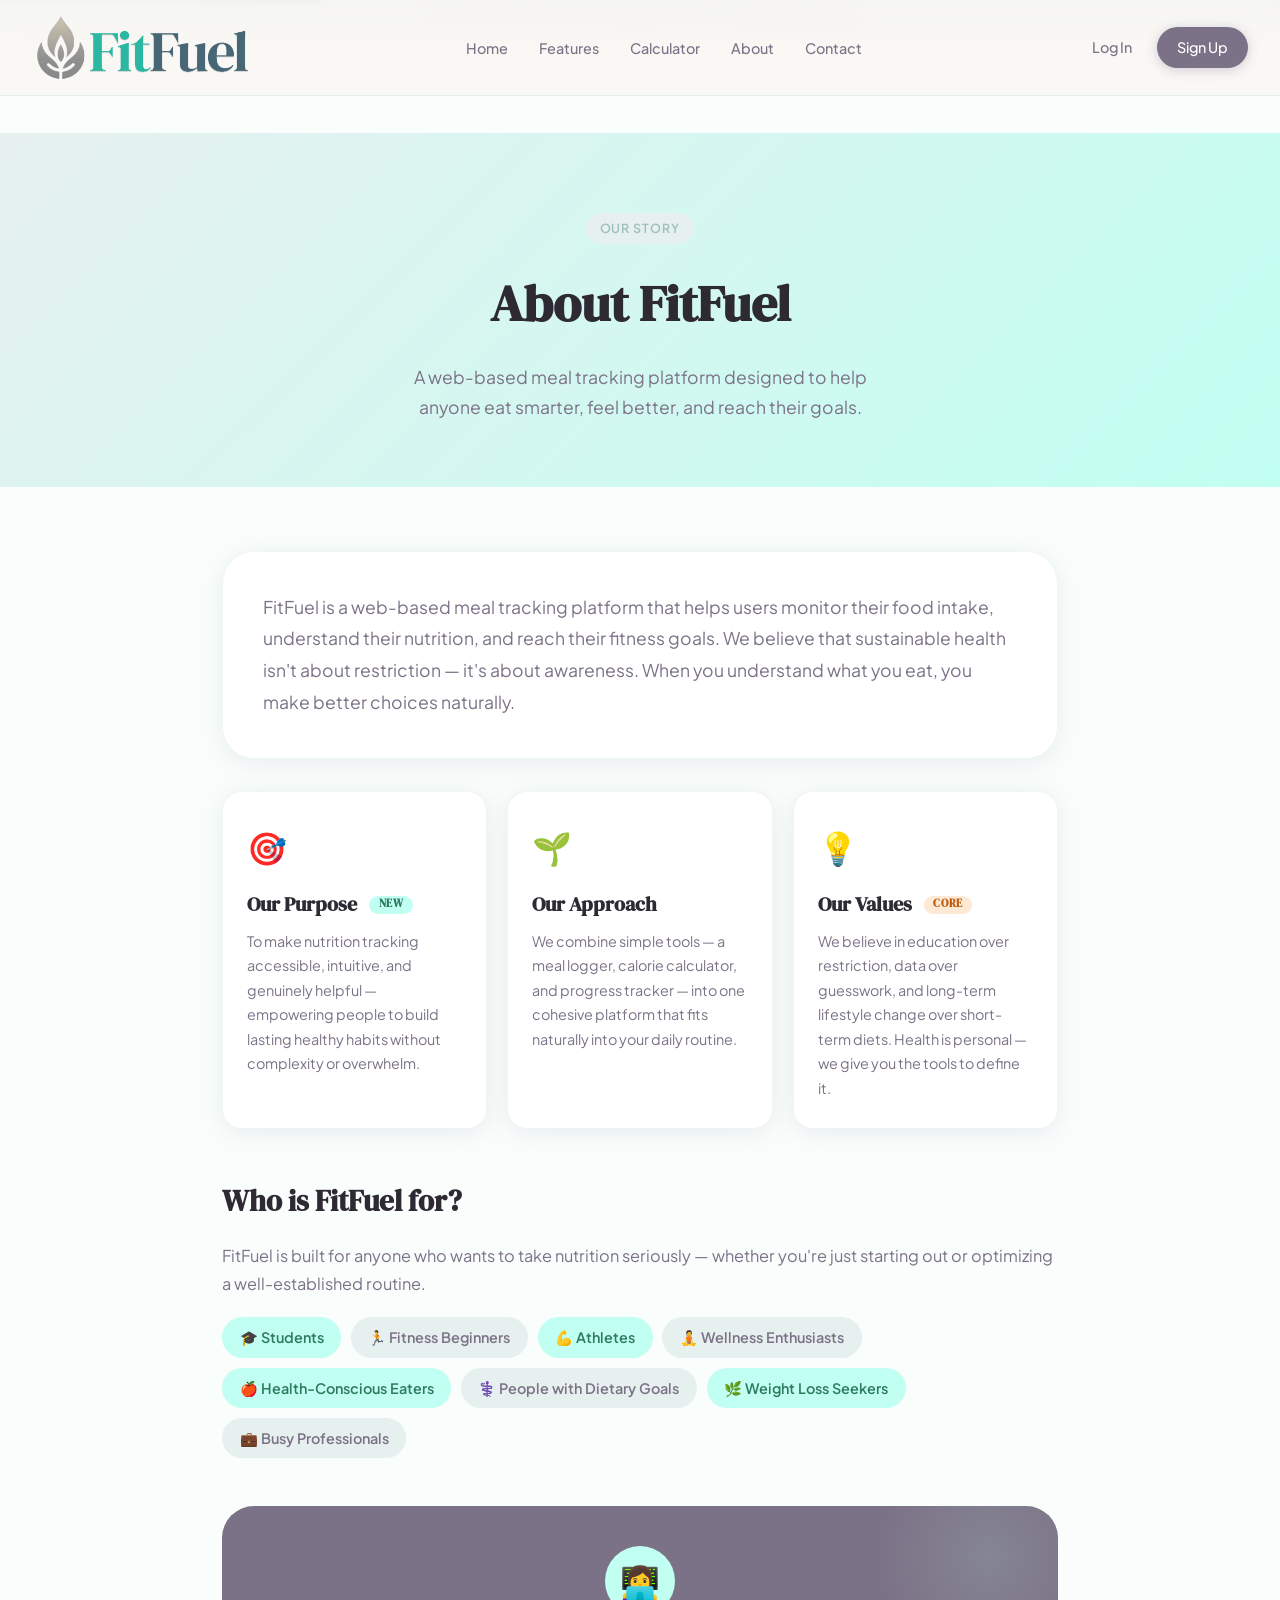
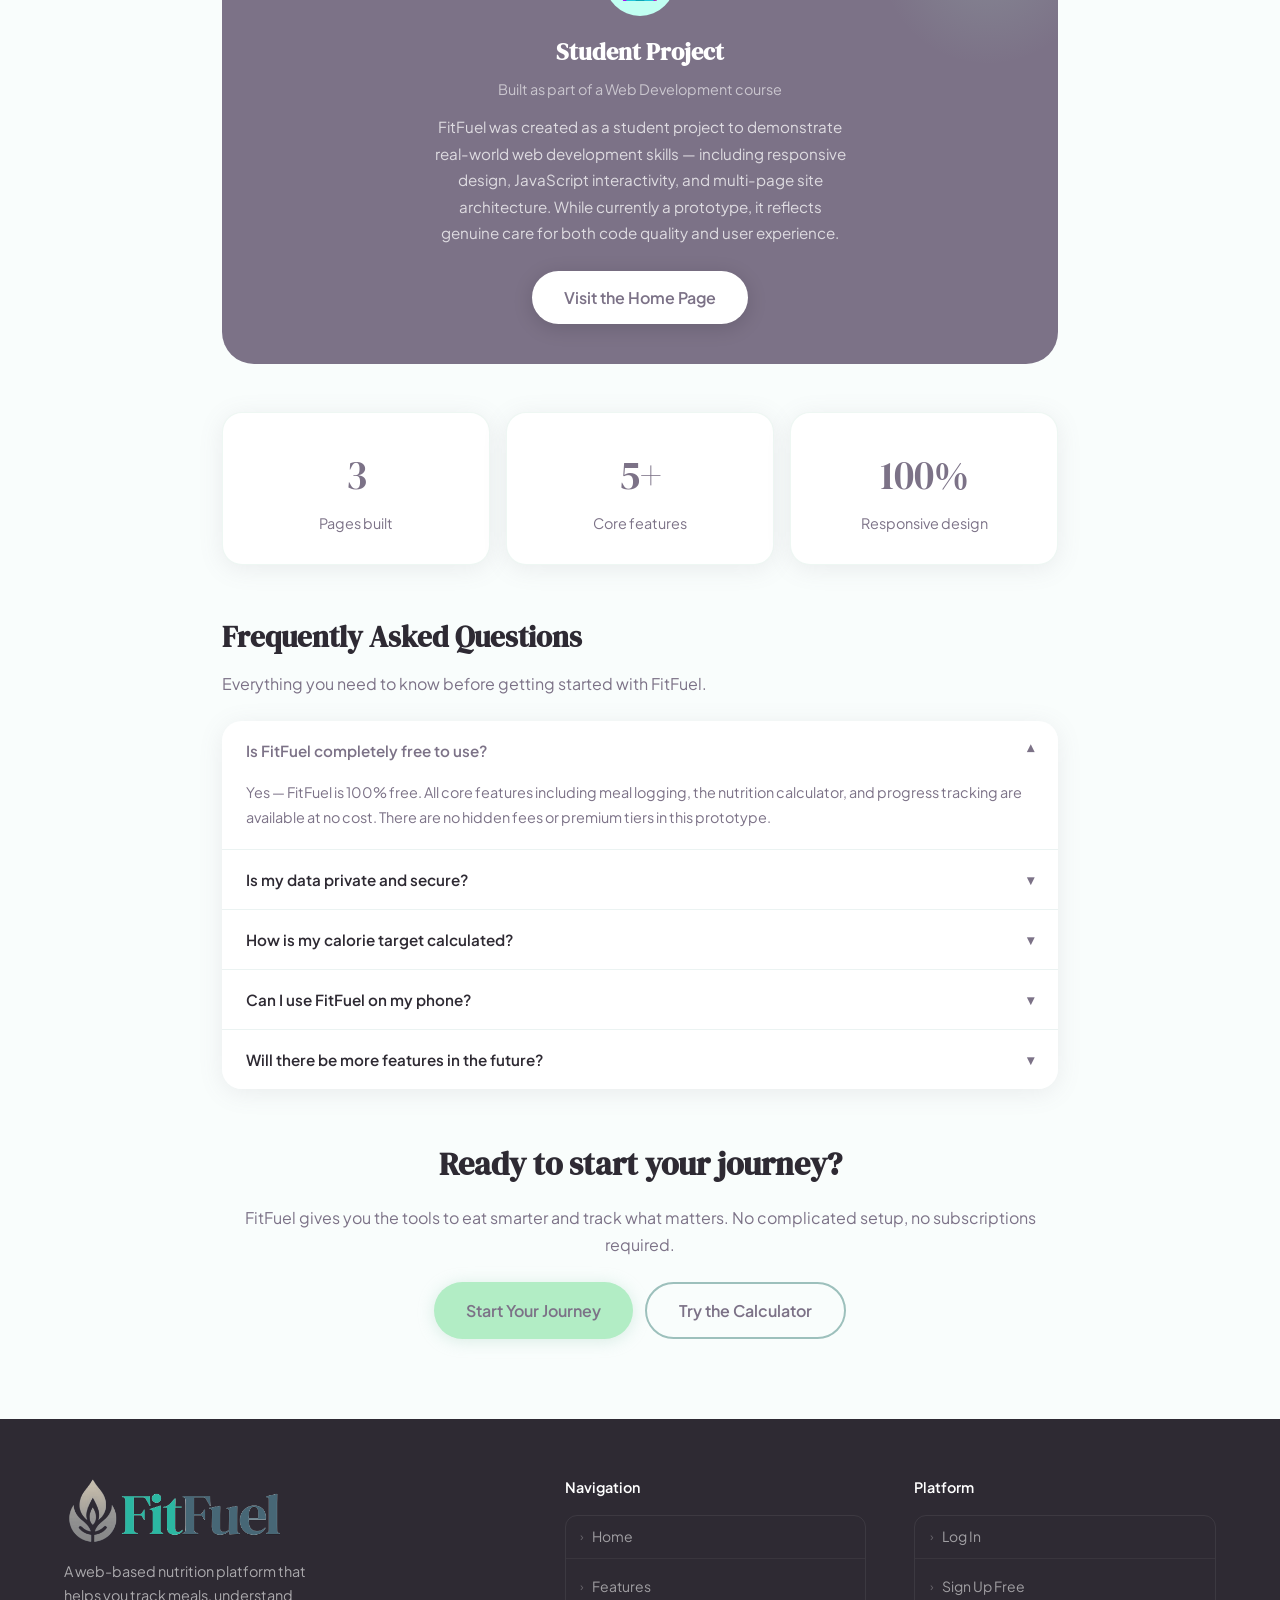
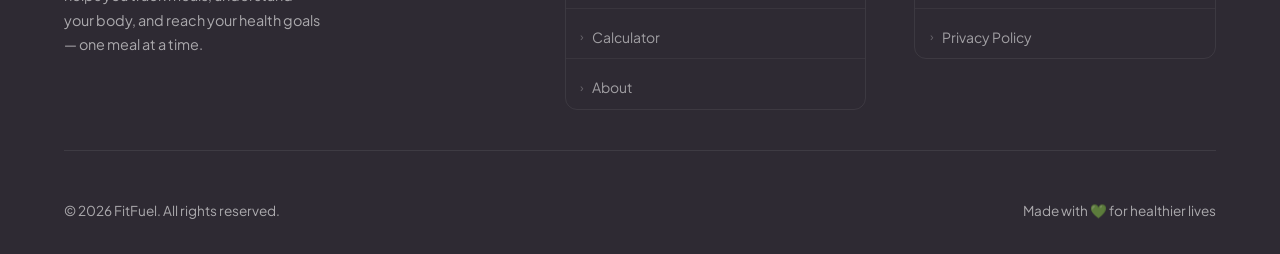
==== commit 11996cca: "feat: PWA support, voice logging, AI meal chat with Gemini" ====
--- a/about.html
+++ b/about.html
@@ -5,6 +5,13 @@
   <meta name="viewport" content="width=device-width, initial-scale=1.0" />
   <title>About FitFuel</title>
   <link rel="stylesheet" href="styles.css" />
+  <link rel="manifest" href="manifest.json" />
+  <link rel="icon" href="icons/icon-192.png" sizes="192x192" />
+  <link rel="apple-touch-icon" href="icons/icon-192.png" />
+  <meta name="theme-color" content="#4a3f5c" />
+  <meta name="apple-mobile-web-app-capable" content="yes" />
+  <meta name="apple-mobile-web-app-status-bar-style" content="default" />
+  <meta name="apple-mobile-web-app-title" content="FitFuel" />
 </head>
 <body>
 
@@ -24,6 +31,16 @@
     </div>
   </nav>
 
+  <!-- NEW: PROFILE COMPLETION PROGRESS BAR (Lab 2) -->
+  <div class="profile-progress-strip">
+    <div class="profile-progress-bar-track">
+      <div class="profile-progress-bar-fill" id="profile-prog-fill" style="width:25%"></div>
+    </div>
+    <p class="profile-progress-strip-label">
+      Create an account to unlock personalised tracking — <strong>25% profile complete</strong>
+    </p>
+  </div>
+
   <main class="page-content">
 
     <!-- PAGE HERO -->
@@ -40,11 +57,11 @@
         FitFuel is a web-based meal tracking platform that helps users monitor their food intake, understand their nutrition, and reach their fitness goals. We believe that sustainable health isn't about restriction — it's about awareness. When you understand what you eat, you make better choices naturally.
       </div>
 
-      <!-- PURPOSE CARDS -->
+      <!-- PURPOSE CARDS — NEW: Badges on cards (Lab 2) -->
       <div class="about-grid fade-in">
         <div class="about-card">
           <span class="about-card-icon">🎯</span>
-          <h3>Our Purpose</h3>
+          <h3>Our Purpose <span class="ff-badge ff-badge-new">New</span></h3>
           <p>To make nutrition tracking accessible, intuitive, and genuinely helpful — empowering people to build lasting healthy habits without complexity or overwhelm.</p>
         </div>
         <div class="about-card">
@@ -54,7 +71,7 @@
         </div>
         <div class="about-card">
           <span class="about-card-icon">💡</span>
-          <h3>Our Values</h3>
+          <h3>Our Values <span class="ff-badge ff-badge-hot">Core</span></h3>
           <p>We believe in education over restriction, data over guesswork, and long-term lifestyle change over short-term diets. Health is personal — we give you the tools to define it.</p>
         </div>
       </div>
@@ -100,12 +117,77 @@
         </div>
       </div>
 
+      <!-- ══ NEW: FAQ ACCORDION (Lab 2 — flush, first open by default) ══ -->
+      <div class="faq-section fade-in">
+        <h2>Frequently Asked Questions</h2>
+        <p>Everything you need to know before getting started with FitFuel.</p>
+
+        <div class="faq-accordion" id="faqAccordion">
+
+          <!-- Item 1 — open by default -->
+          <div class="faq-item">
+            <button class="faq-question" aria-expanded="true" aria-controls="faq-a1" id="faq-q1">
+              Is FitFuel completely free to use?
+              <span class="faq-chevron" aria-hidden="true">▾</span>
+            </button>
+            <div class="faq-answer open" id="faq-a1" aria-labelledby="faq-q1" role="region">
+              <p>Yes — FitFuel is 100% free. All core features including meal logging, the nutrition calculator, and progress tracking are available at no cost. There are no hidden fees or premium tiers in this prototype.</p>
+            </div>
+          </div>
+
+          <!-- Item 2 -->
+          <div class="faq-item">
+            <button class="faq-question" aria-expanded="false" aria-controls="faq-a2" id="faq-q2">
+              Is my data private and secure?
+              <span class="faq-chevron" aria-hidden="true">▾</span>
+            </button>
+            <div class="faq-answer" id="faq-a2" aria-labelledby="faq-q2" role="region">
+              <p>All data is stored locally in your browser using localStorage — it never leaves your device. As a prototype, we do not have a backend server or database. Your meals, weight logs, and account info stay entirely on your machine.</p>
+            </div>
+          </div>
+
+          <!-- Item 3 -->
+          <div class="faq-item">
+            <button class="faq-question" aria-expanded="false" aria-controls="faq-a3" id="faq-q3">
+              How is my calorie target calculated?
+              <span class="faq-chevron" aria-hidden="true">▾</span>
+            </button>
+            <div class="faq-answer" id="faq-a3" aria-labelledby="faq-q3" role="region">
+              <p>We use the Mifflin-St Jeor equation — one of the most widely accepted formulas — to estimate your Basal Metabolic Rate (BMR). We then multiply it by your activity factor to get your Total Daily Energy Expenditure (TDEE). Macro splits default to 30% protein, 40% carbs, and 30% fat.</p>
+            </div>
+          </div>
+
+          <!-- Item 4 -->
+          <div class="faq-item">
+            <button class="faq-question" aria-expanded="false" aria-controls="faq-a4" id="faq-q4">
+              Can I use FitFuel on my phone?
+              <span class="faq-chevron" aria-hidden="true">▾</span>
+            </button>
+            <div class="faq-answer" id="faq-a4" aria-labelledby="faq-q4" role="region">
+              <p>Absolutely. FitFuel is built mobile-first and is fully responsive. Every page adapts seamlessly to phones, tablets, and desktops without any horizontal scrolling or layout breakage.</p>
+            </div>
+          </div>
+
+          <!-- Item 5 -->
+          <div class="faq-item">
+            <button class="faq-question" aria-expanded="false" aria-controls="faq-a5" id="faq-q5">
+              Will there be more features in the future?
+              <span class="faq-chevron" aria-hidden="true">▾</span>
+            </button>
+            <div class="faq-answer" id="faq-a5" aria-labelledby="faq-q5" role="region">
+              <p>FitFuel is a student project built for a Web Development course. Planned features for future iterations include barcode scanning, cloud sync, social goal sharing, and recipe macro calculators. Stay tuned!</p>
+            </div>
+          </div>
+
+        </div><!-- /faq-accordion -->
+      </div>
+
       <!-- CTA -->
       <div class="about-cta fade-in">
         <h2>Ready to start your journey?</h2>
         <p>FitFuel gives you the tools to eat smarter and track what matters. No complicated setup, no subscriptions required.</p>
         <div style="display:flex;gap:0.75rem;justify-content:center;flex-wrap:wrap;">
-          <a href="#" class="btn btn-mint" style="font-size:1rem;padding:0.8rem 2rem;">Start Your Journey</a>
+          <a href="index.html" class="btn btn-mint" style="font-size:1rem;padding:0.8rem 2rem;">Start Your Journey</a>
           <a href="calculator.html" class="btn btn-outline" style="font-size:1rem;padding:0.8rem 2rem;">Try the Calculator</a>
         </div>
       </div>
@@ -121,21 +203,23 @@
         <a href="index.html" class="nav-logo"><img src="logo.png" alt="FitFuel Logo" /></a>
         <p>A web-based nutrition platform that helps you track meals, understand your body, and reach your health goals — one meal at a time.</p>
       </div>
+
+      <!-- NEW: Footer List Groups (Lab 2) -->
       <div class="footer-col">
         <h4>Navigation</h4>
-        <ul>
-          <li><a href="index.html">Home</a></li>
-          <li><a href="index.html#features">Features</a></li>
-          <li><a href="calculator.html">Calculator</a></li>
-          <li><a href="about.html">About</a></li>
+        <ul class="footer-link-group">
+          <li><a href="index.html"><span class="flg-icon">›</span> Home</a></li>
+          <li><a href="index.html#features"><span class="flg-icon">›</span> Features</a></li>
+          <li><a href="calculator.html"><span class="flg-icon">›</span> Calculator</a></li>
+          <li><a href="about.html"><span class="flg-icon">›</span> About</a></li>
         </ul>
       </div>
       <div class="footer-col">
         <h4>Platform</h4>
-        <ul>
-          <li><a href="#">Log In</a></li>
-          <li><a href="#">Sign Up Free</a></li>
-          <li><a href="#">Privacy Policy</a></li>
+        <ul class="footer-link-group">
+          <li><a href="#"><span class="flg-icon">›</span> Log In</a></li>
+          <li><a href="#"><span class="flg-icon">›</span> Sign Up Free</a></li>
+          <li><a href="#"><span class="flg-icon">›</span> Privacy Policy</a></li>
         </ul>
       </div>
     </div>
@@ -147,11 +231,42 @@
 
   <script src="auth.js"></script>
   <script>
+    /* ── Fade-in observer ─────────────────────────────────────── */
     const observer = new IntersectionObserver((entries) => {
       entries.forEach(e => { if (e.isIntersecting) e.target.classList.add('visible'); });
     }, { threshold: 0.1 });
     document.querySelectorAll('.fade-in').forEach(el => observer.observe(el));
+
+    /* ════════════════════════════════════════════════════════
+       NEW: FAQ ACCORDION (Lab 2)
+       Collapse-all-then-open pattern; first item starts open.
+    ════════════════════════════════════════════════════════ */
+    document.querySelectorAll('.faq-question').forEach(btn => {
+      btn.addEventListener('click', () => {
+        const isOpen  = btn.getAttribute('aria-expanded') === 'true';
+        const answerId = btn.getAttribute('aria-controls');
+
+        // Close all
+        document.querySelectorAll('.faq-question').forEach(b => {
+          b.setAttribute('aria-expanded', 'false');
+          document.getElementById(b.getAttribute('aria-controls')).classList.remove('open');
+        });
+
+        // Open clicked (toggle)
+        if (!isOpen) {
+          btn.setAttribute('aria-expanded', 'true');
+          document.getElementById(answerId).classList.add('open');
+        }
+      });
+    });
   </script>
 
+  <script>
+    if ('serviceWorker' in navigator) {
+      window.addEventListener('load', () => {
+        navigator.serviceWorker.register('/sw.js');
+      });
+    }
+  </script>
 </body>
 </html>
--- a/styles.css
+++ b/styles.css
@@ -90,6 +90,43 @@
   align-items: center;
 }
 
+/* ── NEW: Navbar search field ─────────────────────────── */
+.nav-search-form {
+  display: flex;
+  align-items: center;
+  gap: 0.4rem;
+}
+.nav-search-input {
+  border: 1.5px solid rgba(157,192,188,0.4);
+  background: var(--cream);
+  border-radius: 50px;
+  padding: 0.38rem 1rem;
+  font-family: var(--font-body);
+  font-size: 0.85rem;
+  color: var(--text);
+  outline: none;
+  width: 160px;
+  transition: border-color 0.2s, box-shadow 0.2s, width 0.3s;
+}
+.nav-search-input:focus {
+  border-color: var(--purple-mid);
+  box-shadow: 0 0 0 3px var(--purple-light);
+  width: 220px;
+}
+.nav-search-btn {
+  background: var(--mint);
+  border: none;
+  border-radius: 50px;
+  padding: 0.38rem 0.85rem;
+  cursor: pointer;
+  font-size: 0.8rem;
+  color: var(--purple-dark);
+  font-weight: 600;
+  font-family: var(--font-body);
+  transition: background 0.2s;
+}
+.nav-search-btn:hover { background: var(--mint-mid); }
+
 .btn { display: inline-flex; align-items: center; justify-content: center; text-decoration: none; font-family: var(--font-body); font-weight: 500; cursor: pointer; border: none; transition: all 0.22s ease; }
 
 .btn-ghost {
@@ -145,6 +182,31 @@
 
 /* ─── PAGE WRAPPER ───────────────────────────────────────── */
 .page-content { padding-top: 96px; }
+
+/* ══════════════════════════════════════════════════════════
+   NEW: PROGRESS BAR STRIP  (profile completion — Lab 2)
+══════════════════════════════════════════════════════════ */
+.profile-progress-strip {
+  background: var(--purple-light);
+  border-bottom: 1px solid rgba(157,192,188,0.25);
+}
+.profile-progress-strip-label {
+  text-align: center;
+  font-size: 0.78rem;
+  color: var(--text-muted);
+  padding: 0.3rem 1rem;
+  font-weight: 500;
+}
+.profile-progress-strip-label strong { color: var(--purple-dark); }
+.profile-progress-bar-track {
+  height: 5px;
+  background: rgba(157,192,188,0.25);
+}
+.profile-progress-bar-fill {
+  height: 100%;
+  background: linear-gradient(90deg, var(--mint), var(--purple));
+  transition: width 1s ease;
+}
 
 /* ─── HERO ───────────────────────────────────────────────── */
 .hero {
@@ -225,6 +287,128 @@
   justify-content: center;
 }
 
+/* ══════════════════════════════════════════════════════════
+   NEW: HERO CAROUSEL  (Lab 2)
+   Replaces the static hero-img-card with a crossfade carousel
+══════════════════════════════════════════════════════════ */
+.hero-carousel {
+  position: relative;
+  border-radius: var(--radius-xl);
+  overflow: hidden;
+  max-width: 440px;
+  width: 100%;
+  box-shadow: var(--shadow-soft);
+  border: 1px solid rgba(168,213,194,0.3);
+  background: white;
+}
+
+.hero-carousel-slides {
+  position: relative;
+  height: 340px;
+}
+
+.hero-slide {
+  position: absolute;
+  inset: 0;
+  opacity: 0;
+  transition: opacity 0.7s ease;
+  display: flex;
+  flex-direction: column;
+}
+.hero-slide.active { opacity: 1; z-index: 1; }
+
+.hero-slide-bg {
+  flex: 1;
+  display: flex;
+  align-items: center;
+  justify-content: center;
+  font-size: 4.5rem;
+  flex-direction: column;
+  gap: 0.5rem;
+}
+.hero-slide-caption {
+  padding: 1.25rem 1.5rem 1.5rem;
+  background: white;
+}
+.hero-slide-caption h4 {
+  font-family: var(--font-display);
+  font-size: 1.1rem;
+  color: var(--dark);
+  margin-bottom: 0.25rem;
+}
+.hero-slide-caption p {
+  font-size: 0.82rem;
+  color: var(--text-muted);
+  margin-bottom: 0;
+  line-height: 1.5;
+  max-width: none;
+}
+.hero-slide-stat {
+  display: inline-flex;
+  gap: 0.4rem;
+  margin-top: 0.5rem;
+  flex-wrap: wrap;
+}
+.hero-slide-stat span {
+  background: var(--mint-light);
+  color: #2d7a5f;
+  font-size: 0.72rem;
+  font-weight: 700;
+  padding: 0.2rem 0.65rem;
+  border-radius: 50px;
+}
+
+/* Carousel indicators */
+.hero-carousel-dots {
+  display: flex;
+  justify-content: center;
+  gap: 0.5rem;
+  padding: 0.75rem;
+  background: white;
+  border-top: 1px solid rgba(157,192,188,0.15);
+}
+.hero-carousel-dot {
+  width: 8px; height: 8px;
+  border-radius: 50%;
+  background: rgba(157,192,188,0.4);
+  border: none;
+  cursor: pointer;
+  padding: 0;
+  transition: all 0.25s;
+}
+.hero-carousel-dot.active {
+  background: var(--purple-dark);
+  width: 24px;
+  border-radius: 4px;
+}
+
+/* Prev/Next controls */
+.hero-carousel-prev,
+.hero-carousel-next {
+  position: absolute;
+  top: 50%;
+  transform: translateY(-50%);
+  z-index: 5;
+  background: rgba(255,255,255,0.85);
+  border: none;
+  border-radius: 50%;
+  width: 32px; height: 32px;
+  cursor: pointer;
+  font-size: 0.9rem;
+  display: flex;
+  align-items: center;
+  justify-content: center;
+  box-shadow: var(--shadow-card);
+  color: var(--purple-dark);
+  transition: all 0.2s;
+}
+.hero-carousel-prev { left: 0.6rem; }
+.hero-carousel-next { right: 0.6rem; }
+.hero-carousel-prev:hover,
+.hero-carousel-next:hover { background: white; transform: translateY(-50%) scale(1.08); }
+
+/* ──────────────────────────────────────────────────────── */
+/* Keep old food-grid / stat pills (used by non-carousel) */
 .hero-img-card {
   background: var(--white);
   border-radius: var(--radius-xl);
@@ -373,6 +557,27 @@
 
 .feature-text p { color: var(--text-muted); font-size: 1.02rem; margin-bottom: 1.5rem; line-height: 1.75; }
 
+/* ══════════════════════════════════════════════════════════
+   NEW: BADGES  (Lab 2 — "New" / "Hot" labels on feature cards)
+══════════════════════════════════════════════════════════ */
+.ff-badge {
+  display: inline-flex;
+  align-items: center;
+  font-size: 0.68rem;
+  font-weight: 700;
+  letter-spacing: 0.06em;
+  text-transform: uppercase;
+  padding: 0.2rem 0.6rem;
+  border-radius: 50px;
+  margin-left: 0.5rem;
+  vertical-align: middle;
+  line-height: 1;
+  position: relative;
+  top: -1px;
+}
+.ff-badge-new { background: var(--mint-light); color: #2d7a5f; }
+.ff-badge-hot { background: #fde9d4; color: #c05a10; }
+
 /* ─── CTA BANNER ─────────────────────────────────────────── */
 .cta-section {
   background: var(--purple-dark);
@@ -448,6 +653,34 @@
 .footer-brand p { font-size: 0.9rem; line-height: 1.7; max-width: 260px; }
 
 .footer-col h4 { color: white; font-size: 0.9rem; font-weight: 600; margin-bottom: 1rem; }
+
+/* ══════════════════════════════════════════════════════════
+   NEW: FOOTER LIST GROUP  (Lab 2 — structured quick links)
+   Replaces bare <ul> in footer columns
+══════════════════════════════════════════════════════════ */
+.footer-link-group {
+  list-style: none;
+  display: flex;
+  flex-direction: column;
+  border: 1px solid rgba(255,255,255,0.07);
+  border-radius: var(--radius-sm);
+  overflow: hidden;
+}
+.footer-link-group li a {
+  display: flex;
+  align-items: center;
+  gap: 0.5rem;
+  color: rgba(255,255,255,0.55);
+  text-decoration: none;
+  font-size: 0.875rem;
+  padding: 0.55rem 0.9rem;
+  transition: color 0.2s, background 0.2s;
+  border-bottom: 1px solid rgba(255,255,255,0.05);
+}
+.footer-link-group li:last-child a { border-bottom: none; }
+.footer-link-group li a:hover { color: var(--mint); background: rgba(255,255,255,0.04); }
+.footer-link-group li a .flg-icon { font-size: 0.75rem; opacity: 0.5; }
+
 .footer-col ul { list-style: none; display: flex; flex-direction: column; gap: 0.5rem; }
 .footer-col a { color: rgba(255,255,255,0.55); text-decoration: none; font-size: 0.9rem; transition: color 0.2s; }
 .footer-col a:hover { color: var(--mint); }
@@ -731,6 +964,231 @@
 .about-cta { text-align: center; }
 .about-cta h2 { font-family: var(--font-display); font-size: 2rem; color: var(--dark); margin-bottom: 0.75rem; }
 .about-cta p { color: var(--text-muted); margin-bottom: 1.5rem; }
+
+/* ══════════════════════════════════════════════════════════
+   NEW: FAQ ACCORDION  (Lab 2 — flush style)
+   Used on about.html
+══════════════════════════════════════════════════════════ */
+.faq-section {
+  margin-bottom: 3rem;
+}
+.faq-section h2 {
+  font-family: var(--font-display);
+  font-size: 1.8rem;
+  color: var(--dark);
+  margin-bottom: 0.5rem;
+}
+.faq-section > p {
+  color: var(--text-muted);
+  margin-bottom: 1.5rem;
+  font-size: 1rem;
+}
+.faq-accordion {
+  border-radius: var(--radius-md);
+  overflow: hidden;
+  box-shadow: var(--shadow-card);
+}
+.faq-item {
+  background: white;
+  border-bottom: 1px solid rgba(157,192,188,0.2);
+}
+.faq-item:last-child { border-bottom: none; }
+.faq-question {
+  width: 100%;
+  text-align: left;
+  background: none;
+  border: none;
+  padding: 1.25rem 1.5rem;
+  font-family: var(--font-body);
+  font-size: 0.95rem;
+  font-weight: 600;
+  color: var(--dark);
+  cursor: pointer;
+  display: flex;
+  justify-content: space-between;
+  align-items: center;
+  gap: 1rem;
+  transition: background 0.2s;
+}
+.faq-question:hover { background: var(--cream); }
+.faq-question[aria-expanded="true"] { color: var(--purple-dark); }
+.faq-chevron {
+  font-size: 0.85rem;
+  color: var(--text-muted);
+  transition: transform 0.3s ease;
+  flex-shrink: 0;
+}
+.faq-question[aria-expanded="true"] .faq-chevron { transform: rotate(180deg); color: var(--purple-dark); }
+.faq-answer {
+  max-height: 0;
+  overflow: hidden;
+  transition: max-height 0.35s ease, padding 0.25s ease;
+  padding: 0 1.5rem;
+}
+.faq-answer.open {
+  max-height: 300px;
+  padding: 0 1.5rem 1.25rem;
+}
+.faq-answer p {
+  font-size: 0.9rem;
+  color: var(--text-muted);
+  line-height: 1.7;
+  margin: 0;
+}
+
+/* ══════════════════════════════════════════════════════════
+   NEW: TOOLTIPS  (Lab 2)
+   Pure CSS + JS, styled to match FitFuel's palette
+══════════════════════════════════════════════════════════ */
+.ff-tooltip-wrap {
+  position: relative;
+  display: inline-flex;
+}
+.ff-tooltip-wrap .ff-tooltip-bubble {
+  position: absolute;
+  bottom: calc(100% + 8px);
+  left: 50%;
+  transform: translateX(-50%) scale(0.9);
+  background: var(--dark);
+  color: white;
+  font-size: 0.75rem;
+  font-weight: 500;
+  padding: 0.4rem 0.75rem;
+  border-radius: 8px;
+  white-space: nowrap;
+  pointer-events: none;
+  opacity: 0;
+  transition: opacity 0.18s ease, transform 0.18s ease;
+  z-index: 200;
+  font-family: var(--font-body);
+  line-height: 1.3;
+  text-align: center;
+}
+.ff-tooltip-wrap .ff-tooltip-bubble::after {
+  content: '';
+  position: absolute;
+  top: 100%; left: 50%;
+  transform: translateX(-50%);
+  border: 5px solid transparent;
+  border-top-color: var(--dark);
+}
+.ff-tooltip-wrap:hover .ff-tooltip-bubble,
+.ff-tooltip-wrap:focus-within .ff-tooltip-bubble {
+  opacity: 1;
+  transform: translateX(-50%) scale(1);
+}
+
+/* ══════════════════════════════════════════════════════════
+   NEW: "GET STARTED" CTA MODAL  (Lab 2)
+   With floating-label inputs — triggered from hero
+══════════════════════════════════════════════════════════ */
+.cta-modal {
+  display: none;
+  position: fixed;
+  inset: 0;
+  z-index: 9999;
+  background: rgba(46,42,51,0.55);
+  backdrop-filter: blur(8px);
+  align-items: center;
+  justify-content: center;
+  padding: 1rem;
+}
+.cta-modal.active { display: flex; animation: fadeIn 0.2s ease; }
+
+.cta-modal-box {
+  background: white;
+  border-radius: var(--radius-lg);
+  padding: 2.5rem;
+  width: 100%;
+  max-width: 440px;
+  box-shadow: 0 24px 80px rgba(46,42,51,0.25);
+  position: relative;
+  animation: slideUp 0.3s ease;
+}
+
+.cta-modal-close {
+  position: absolute;
+  top: 1.1rem; right: 1.25rem;
+  background: none; border: none;
+  font-size: 1.4rem; cursor: pointer;
+  color: var(--text-muted);
+  line-height: 1;
+  transition: color 0.2s;
+}
+.cta-modal-close:hover { color: var(--dark); }
+
+.cta-modal-box h2 {
+  font-family: var(--font-display);
+  font-size: 1.7rem;
+  color: var(--dark);
+  margin-bottom: 0.35rem;
+}
+.cta-modal-box .cta-modal-sub {
+  font-size: 0.9rem;
+  color: var(--text-muted);
+  margin-bottom: 1.75rem;
+}
+
+/* Floating Labels */
+.float-group {
+  position: relative;
+  margin-bottom: 1.25rem;
+}
+.float-group input,
+.float-group select {
+  width: 100%;
+  border: 1.5px solid rgba(157,192,188,0.5);
+  background: var(--cream);
+  border-radius: var(--radius-sm);
+  padding: 1.4rem 1rem 0.5rem;
+  font-family: var(--font-body);
+  font-size: 0.95rem;
+  color: var(--text);
+  outline: none;
+  transition: border-color 0.2s, box-shadow 0.2s;
+  appearance: none;
+}
+.float-group input:focus,
+.float-group select:focus {
+  border-color: var(--mint);
+  box-shadow: 0 0 0 3px rgba(178,237,197,0.3);
+}
+.float-group label {
+  position: absolute;
+  top: 1rem;
+  left: 1rem;
+  font-size: 0.88rem;
+  color: var(--text-muted);
+  font-weight: 500;
+  pointer-events: none;
+  transition: top 0.2s, font-size 0.2s, color 0.2s;
+  font-family: var(--font-body);
+}
+.float-group input:focus + label,
+.float-group input:not(:placeholder-shown) + label,
+.float-group select:focus + label,
+.float-group select.has-value + label {
+  top: 0.38rem;
+  font-size: 0.72rem;
+  color: var(--purple-dark);
+  font-weight: 600;
+}
+
+.btn-cta-submit {
+  width: 100%;
+  background: var(--purple-dark);
+  color: white;
+  font-size: 1rem;
+  padding: 0.85rem;
+  border-radius: var(--radius-sm);
+  font-weight: 600;
+  border: none;
+  cursor: pointer;
+  font-family: var(--font-body);
+  transition: all 0.2s;
+  margin-top: 0.5rem;
+}
+.btn-cta-submit:hover { background: var(--purple); transform: translateY(-1px); }
 
 /* ─── ANIMATIONS ─────────────────────────────────────────── */
 .fade-in { opacity: 0; transform: translateY(24px); transition: opacity 0.6s ease, transform 0.6s ease; }
@@ -754,6 +1212,7 @@
   .navbar { padding: 0 1.25rem; }
   .nav-links { display: none; }
   .page-hero { padding: 3rem 2rem; }
+  .nav-search-form { display: none; }
 }
 
 @media (max-width: 640px) {
@@ -1050,6 +1509,204 @@
   transition: all 0.2s;
 }
 .btn-add-meal:hover { background: var(--mint-mid); transform: translateY(-1px); }
+
+/* ── Voice meal logging ──────────────────────── */
+.meal-name-wrap { display: flex; gap: 0.4rem; align-items: stretch; }
+.meal-name-wrap input { flex: 1; min-width: 0; }
+.mic-btn {
+  background: var(--cream);
+  border: 1.5px solid rgba(157,192,188,0.4);
+  border-radius: 10px;
+  padding: 0 0.6rem;
+  font-size: 1.1rem;
+  cursor: pointer;
+  transition: all 0.25s;
+  line-height: 1;
+}
+.mic-btn:hover { border-color: var(--mint); background: white; }
+.mic-btn.listening {
+  background: #e74c3c;
+  border-color: #e74c3c;
+  animation: micPulse 1s ease-in-out infinite;
+}
+@keyframes micPulse {
+  0%, 100% { transform: scale(1); box-shadow: 0 0 0 0 rgba(231,76,60,0.4); }
+  50% { transform: scale(1.08); box-shadow: 0 0 0 8px rgba(231,76,60,0); }
+}
+.voice-status {
+  font-size: 0.8rem;
+  min-height: 1.2rem;
+  margin: -0.3rem 0 0.75rem;
+  transition: color 0.2s;
+}
+.voice-status.listening { color: #e74c3c; font-weight: 600; }
+.voice-status.success { color: var(--mint-mid); }
+.voice-status.error { color: #e74c3c; }
+
+/* ── AI Meal Chat ───────────────────────────── */
+.ai-meal-section {
+  background: white;
+  border-radius: 14px;
+  padding: 1.25rem 1.5rem;
+  margin-top: 1.5rem;
+  box-shadow: var(--shadow-card);
+  border: 1px solid rgba(157,192,188,0.15);
+}
+.ai-meal-header {
+  display: flex;
+  align-items: center;
+  justify-content: space-between;
+  margin-bottom: 0.25rem;
+}
+.ai-meal-title { font-size: 1rem; font-weight: 700; color: var(--dark); }
+.ai-settings-btn {
+  background: none;
+  border: none;
+  font-size: 1rem;
+  cursor: pointer;
+  padding: 0.25rem;
+  border-radius: 6px;
+  transition: background 0.2s;
+  opacity: 0.6;
+}
+.ai-settings-btn:hover { background: var(--cream); opacity: 1; }
+.ai-settings {
+  background: var(--cream);
+  border-radius: 10px;
+  padding: 1rem;
+  margin: 0.75rem 0;
+}
+.ai-settings-label { font-size: 0.82rem; color: var(--text-muted); display: block; margin-bottom: 0.5rem; }
+.ai-settings-label a { color: var(--purple-dark); }
+.ai-settings-row { display: flex; gap: 0.5rem; }
+.ai-settings-row input { flex: 1; }
+.btn-save-key {
+  background: var(--purple-dark);
+  color: white;
+  border: none;
+  border-radius: 8px;
+  padding: 0.4rem 1rem;
+  font-family: var(--font-body);
+  font-weight: 600;
+  font-size: 0.82rem;
+  cursor: pointer;
+}
+.btn-save-key:hover { opacity: 0.9; }
+.ai-settings-hint { font-size: 0.78rem; margin-top: 0.4rem; }
+
+/* ── Chat messages ─────────────────────────── */
+.ai-chat-messages {
+  max-height: 320px;
+  overflow-y: auto;
+  margin: 0.75rem 0;
+  display: flex;
+  flex-direction: column;
+  gap: 0.6rem;
+  scroll-behavior: smooth;
+}
+.ai-msg { display: flex; gap: 0.5rem; align-items: flex-start; }
+.ai-msg-bot { }
+.ai-msg-user { justify-content: flex-end; }
+.ai-msg-icon { font-size: 1.3rem; line-height: 1; margin-top: 0.15rem; }
+.ai-msg-bubble {
+  max-width: 82%;
+  padding: 0.6rem 0.85rem;
+  border-radius: 14px;
+  font-size: 0.88rem;
+  line-height: 1.5;
+  color: var(--text);
+  word-wrap: break-word;
+}
+.ai-msg-bot .ai-msg-bubble {
+  background: var(--cream);
+  border-bottom-left-radius: 4px;
+}
+.ai-msg-user .ai-msg-bubble {
+  background: var(--mint-light);
+  border-bottom-right-radius: 4px;
+}
+
+/* ── Running total ─────────────────────────── */
+.ai-running-total {
+  background: var(--cream);
+  border-radius: 10px;
+  padding: 0.75rem 1rem;
+  margin-bottom: 0.75rem;
+}
+.ai-total-title { font-size: 0.82rem; font-weight: 700; color: var(--dark); margin-bottom: 0.4rem; }
+.ai-total-item {
+  display: flex;
+  justify-content: space-between;
+  align-items: center;
+  font-size: 0.8rem;
+  padding: 0.25rem 0;
+  border-bottom: 1px solid rgba(157,192,188,0.2);
+}
+.ai-total-item:last-child { border-bottom: none; }
+.ai-total-macros { font-size: 0.75rem; color: var(--text-muted); }
+.ai-total-sum { font-size: 0.85rem; font-weight: 700; color: var(--purple-dark); text-align: right; margin-top: 0.3rem; }
+
+/* ── Chat input ────────────────────────────── */
+.ai-chat-input-row { display: flex; gap: 0.5rem; align-items: stretch; }
+.ai-chat-input {
+  flex: 1;
+  border: 1.5px solid rgba(157,192,188,0.4);
+  border-radius: 10px;
+  padding: 0.65rem 0.85rem;
+  font-family: var(--font-body);
+  font-size: 0.9rem;
+  color: var(--text);
+  background: var(--cream);
+  outline: none;
+  transition: border-color 0.2s;
+}
+.ai-chat-input:focus { border-color: var(--mint); }
+.btn-parse-ai {
+  background: var(--purple-dark);
+  color: white;
+  border: none;
+  border-radius: 10px;
+  padding: 0 1.25rem;
+  font-family: var(--font-body);
+  font-size: 0.9rem;
+  font-weight: 700;
+  cursor: pointer;
+  transition: all 0.2s;
+  white-space: nowrap;
+}
+.btn-parse-ai:hover { opacity: 0.9; transform: translateY(-1px); }
+.btn-parse-ai:disabled { opacity: 0.5; cursor: not-allowed; transform: none; }
+.ai-chat-actions { display: flex; gap: 0.5rem; margin-top: 0.75rem; }
+
+/* ── Mic selector & test ────────────────────── */
+.ai-mic-select {
+  width: 100%;
+  border: 1.5px solid rgba(157,192,188,0.4);
+  border-radius: 8px;
+  padding: 0.45rem 0.65rem;
+  font-family: var(--font-body);
+  font-size: 0.82rem;
+  color: var(--text);
+  background: white;
+  outline: none;
+  margin-bottom: 0.5rem;
+}
+.ai-mic-level {
+  height: 6px;
+  background: rgba(157,192,188,0.2);
+  border-radius: 3px;
+  overflow: hidden;
+  margin-bottom: 0.5rem;
+}
+.ai-mic-level-fill {
+  height: 100%;
+  width: 0%;
+  background: linear-gradient(90deg, #B2EDC5, #4a3f5c);
+  border-radius: 3px;
+  transition: width 0.05s linear;
+}
+.ai-mic-row { display: flex; align-items: center; gap: 0.5rem; }
+.ai-mic-test-status { font-size: 0.78rem; color: var(--text-muted); }
 
 .meal-list { display: flex; flex-direction: column; gap: 0.6rem; }
 .meal-entry {
@@ -1459,4 +2116,3 @@
   .progress-cards { grid-template-columns: 1fr; }
   .auth-modal-box { padding: 2rem 1.5rem; }
 }
-
